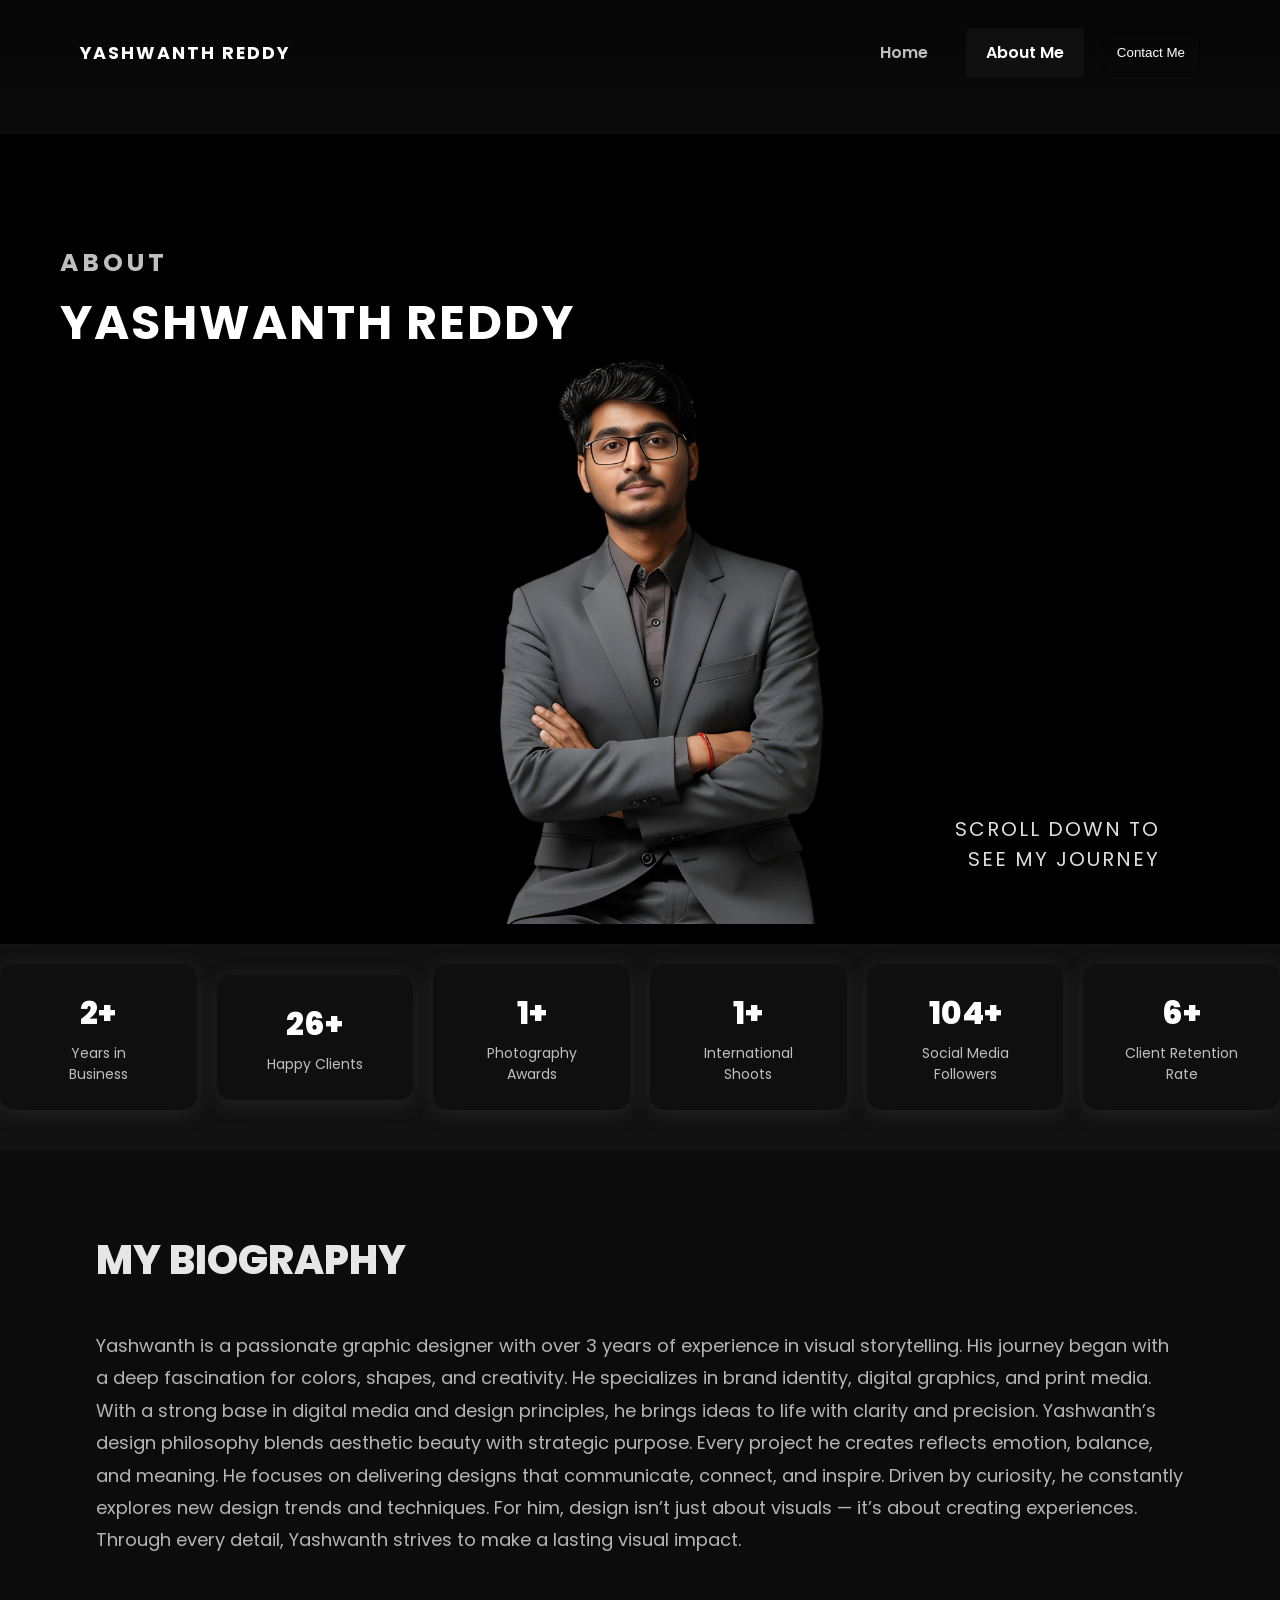
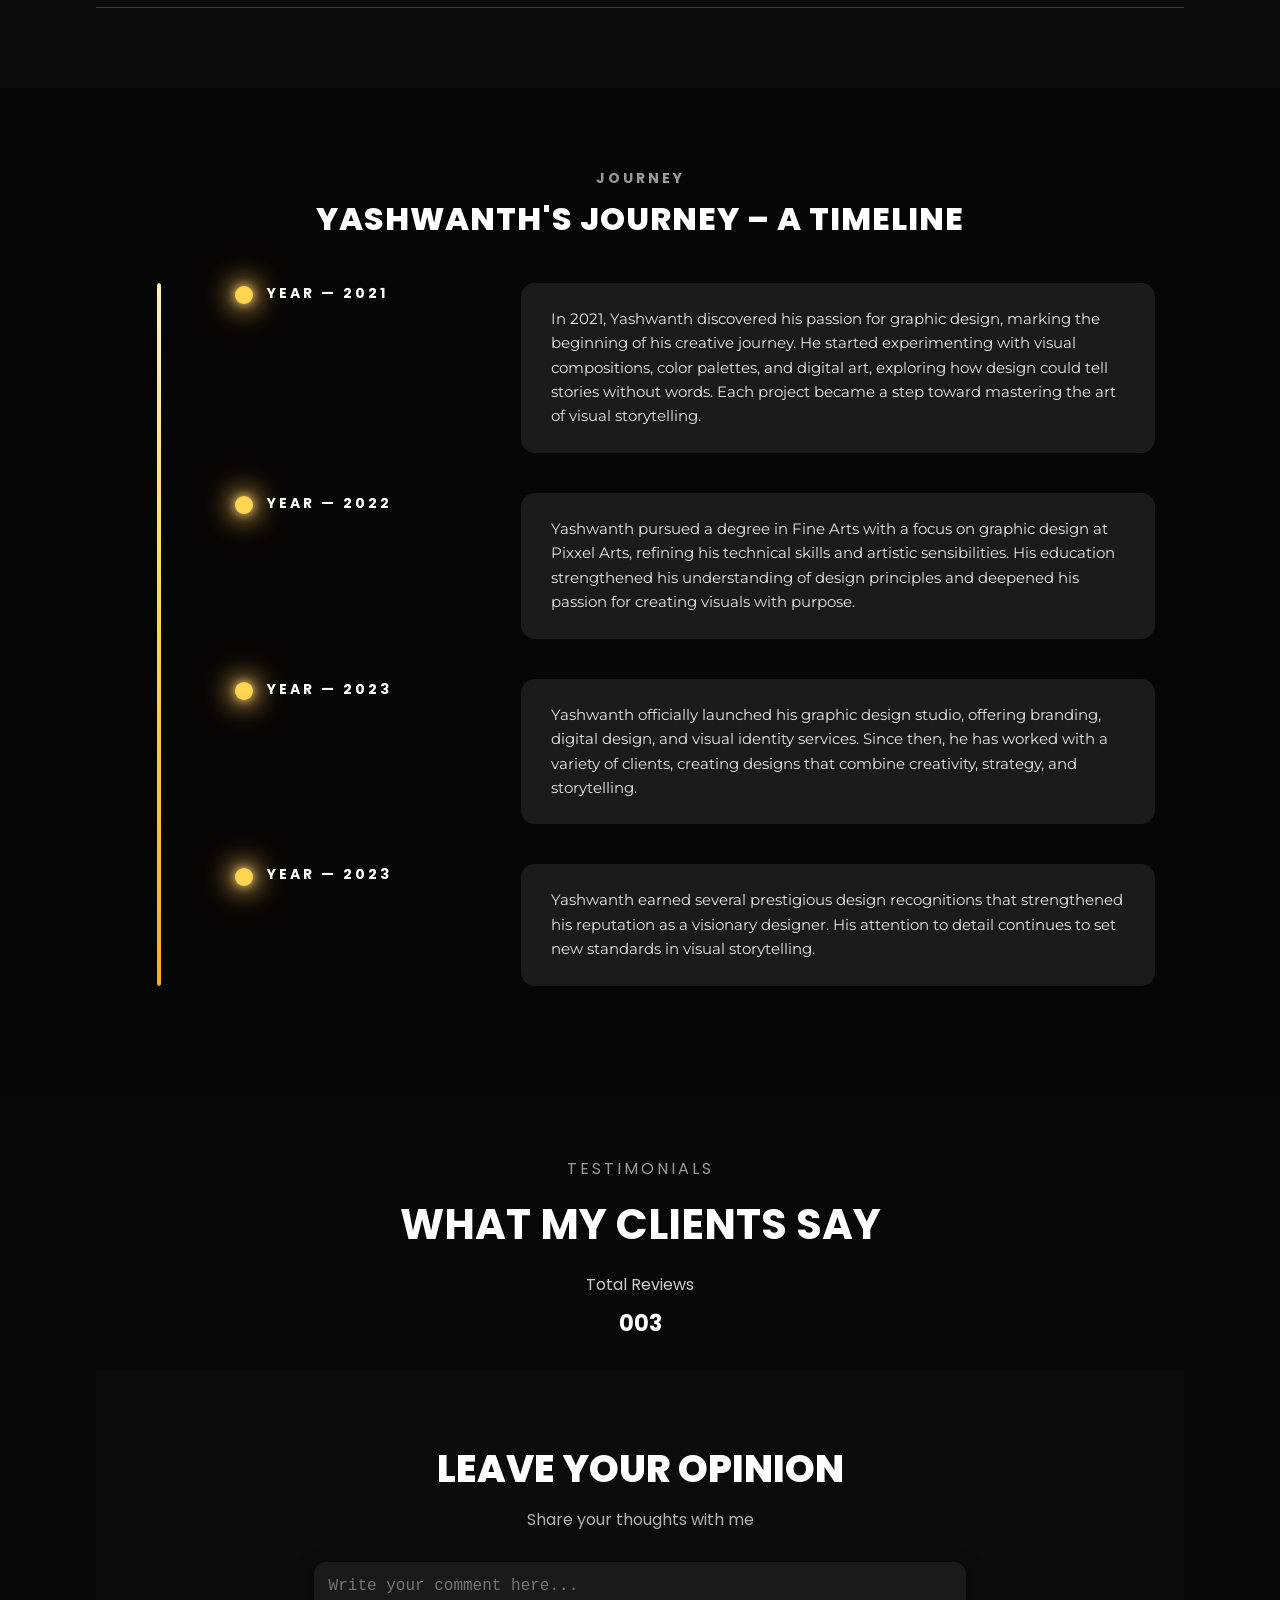
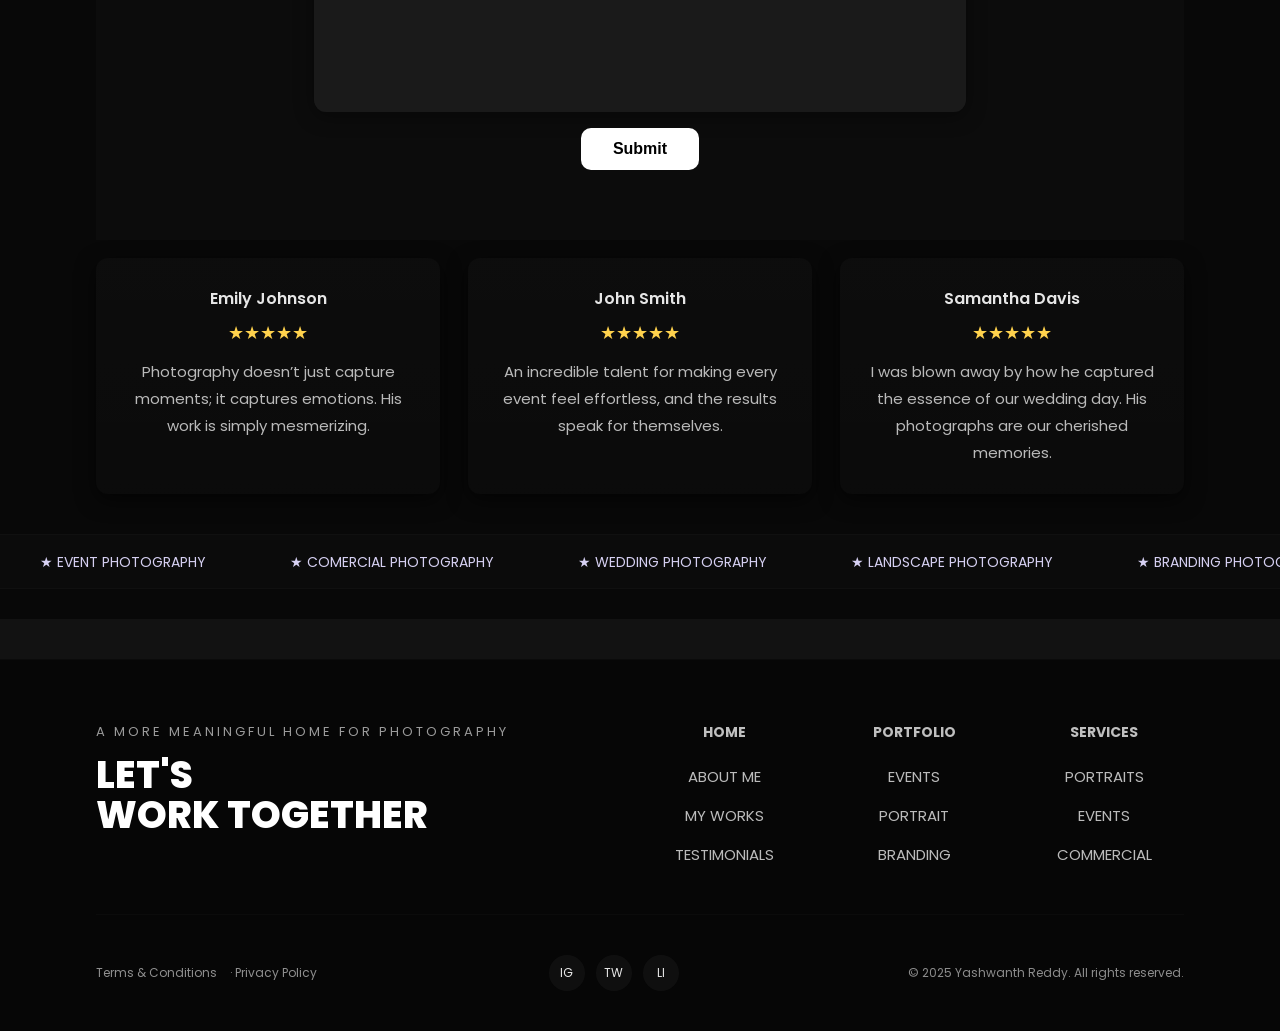
==== about.html @ 65633c15 "Add files via upload" ====
<!DOCTYPE html>
<html lang="en">
<head>
    <meta charset="UTF-8" />
    <meta name="viewport" content="width=device-width, initial-scale=1.0" />
    <title>About | Yashwanth Reddy</title>

    <!-- Global + page CSS -->
    <link rel="stylesheet" href="style.css">
    <link rel="stylesheet" href="about.css">

    <!-- EXTRA TIMELINE STYLES (override old simple one) -->
    <style>
      /* --- Neon Golden Timeline --- */
      .timeline-section {
        padding: 80px 80px 110px;
        background:#070606;
        color:#f5f5f5;
      }
      .timeline-label {
        font-size: 14px;
        letter-spacing: 3px;
        text-transform: uppercase;
        color: rgba(255,255,255,0.6);
        margin-bottom: 6px;
      }
      .timeline-title {
        font-size: 32px;
        font-weight: 800;
        letter-spacing: 1px;
        margin-bottom: 40px;
      }

      .timeline-wrapper {
        position: relative;
        max-width: 1080px;
        margin: 0 auto;
        padding-left: 80px;
      }

      /* vertical line */
      .timeline-line {
        position: absolute;
        left: 32px;
        top: 0;
        bottom: 0;
        width: 4px;
        background: rgba(255, 210, 60, 0.08);
        border-radius: 999px;
        overflow: hidden;
      }
      .timeline-line-fill {
        position: absolute;
        left: 0;
        top: 0;
        width: 100%;
        height: 0;
        background: linear-gradient(180deg,#fff1b0,#ffd54a,#ffac1c);
        box-shadow: 0 0 18px rgba(255,210,80,0.9);
        border-radius: inherit;
        transition: height 1.5s ease-out;
      }

      .timeline-items {
        display: flex;
        flex-direction: column;
        gap: 40px;
      }

      .timeline-item {
        display: flex;
        align-items: flex-start;
        gap: 26px;
        opacity: 0;
        transform: translateY(18px);
        transition: opacity 0.6s ease, transform 0.6s ease;
      }

      /* solid neon dot */
      .timeline-dot {
        width: 18px;
        height: 18px;
        border-radius: 50%;
        background: #2b230c;
        box-shadow: 0 0 0 rgba(255,210,80,0);
        position: relative;
        flex-shrink: 0;
      }
      .timeline-dot::after {
        content: "";
        position: absolute;
        inset: -10px;
        border-radius: inherit;
        background: radial-gradient(circle,rgba(255,215,120,0.9) 0,rgba(255,215,120,0) 60%);
        opacity: 0;
        transition: opacity 0.55s ease;
        pointer-events: none;
      }

      .timeline-content {
        max-width: 800px;
        opacity: 0;
        transform: translateY(10px);
        transition: opacity 0.6s ease, transform 0.6s ease;
      }

      .timeline-year {
        font-size: 14px;
        letter-spacing: 3px;
        text-transform: uppercase;
        color: rgba(255,255,255,0.6);
        margin-bottom: 4px;
      }

      .timeline-text {
        font-size: 15px;
        line-height: 1.8;
        color: rgba(255,255,255,0.8);
      }

      /* when active (after scroll) */
      .timeline-item.active {
        opacity: 1;
        transform: translateY(0);
      }
      .timeline-item.active .timeline-dot {
        background: #ffd54a;
        box-shadow:
          0 0 10px rgba(255,220,130,0.95),
          0 0 24px rgba(255,190,80,0.85),
          0 0 40px rgba(255,170,40,0.75);
      }
      .timeline-item.active .timeline-dot::after {
        opacity: 1;
      }
      .timeline-item.active .timeline-content {
        opacity: 1;
        transform: translateY(0);
      }

      /* small screens */
      @media (max-width: 900px) {
        .timeline-section {
          padding: 60px 24px 80px;
        }
        .timeline-wrapper {
          padding-left: 60px;
        }
        .timeline-line {
          left: 22px;
        }
      }
    </style>
</head>

<body>

<!-- NAVBAR -->
<header class="site-header">
    <div class="header-inner">
        <div class="logo">YASHWANTH REDDY</div>
        <nav class="main-nav">
            <a class="nav-item" href="index.html">Home</a>
            <a class="nav-item active" href="about.html">About Me</a>
            <button class="contact-btn" onclick="location.href='index.html#introduction'">Contact Me</button>
        </nav>
    </div>
</header>

<!-- HERO -->
<section class="about-hero">
    <div class="about-left">
        <h3 class="about-title-label">ABOUT</h3>
        <h2 class="about-title">YASHWANTH REDDY</h2>        
    </div>
    <img src="new about.png" alt="Portrait" class="about-hero-img">
    <div class="about-scroll">SCROLL DOWN TO<br>SEE MY JOURNEY</div>
</section>

<!-- STATS -->
<div class="stats-row">
    <div class="stats-box stat-box-animated">
        <div class="stat-number" data-target="3">03+</div>
        <div class="stat-label">Years in Business</div>
    </div>
    <div class="stats-box stat-box-animated">
        <div class="stat-number" data-target="45">45+</div>
        <div class="stat-label">Happy Clients</div>
    </div>
    <div class="stats-box stat-box-animated">
        <div class="stat-number" data-target="4">04+</div>
        <div class="stat-label">Photography Awards</div>
    </div>
    <div class="stats-box stat-box-animated">
        <div class="stat-number" data-target="5">05+</div>
        <div class="stat-label">International Shoots</div>
    </div>
    <div class="stats-box stat-box-animated">
        <div class="stat-number" data-target="500">500+</div>
        <div class="stat-label">Social Media Followers</div>
    </div>
    <div class="stats-box stat-box-animated">
        <div class="stat-number" data-target="85">85%</div>
        <div class="stat-label">Client Retention Rate</div>
    </div>
</div>

<!-- BIO -->
<section class="bio-section">
    <h2 class="bio-title">MY BIOGRAPHY</h2>
    <p class="bio-text">
        Yashwanth is a passionate graphic designer with over 3 years of experience in visual storytelling.
        His journey began with a deep fascination for colors, shapes, and creativity.
        He specializes in brand identity, digital graphics, and print media.
        With a strong base in digital media and design principles, he brings ideas to life with clarity and precision.
        Yashwanth’s design philosophy blends aesthetic beauty with strategic purpose.
        Every project he creates reflects emotion, balance, and meaning.
        He focuses on delivering designs that communicate, connect, and inspire.
        Driven by curiosity, he constantly explores new design trends and techniques.
        For him, design isn’t just about visuals — it’s about creating experiences.
        Through every detail, Yashwanth strives to make a lasting visual impact.
    </p>
    <div class="bio-divider"></div>
</section>

<!-- ⭐ FIXED — GOLDEN NEON TIMELINE -->
<section class="timeline-section">
  <h3 class="timeline-label">JOURNEY</h3>
  <h2 class="timeline-title">YASHWANTH'S JOURNEY – A TIMELINE</h2>

  <div class="timeline-wrapper">
    <div class="timeline-line"><div class="timeline-line-fill"></div></div>

    <div class="timeline-items">

      <div class="timeline-item">
        <div class="left-info">
          <span class="timeline-dot"></span>
          <span class="timeline-year">YEAR — 2021</span>
        </div>
        <div class="timeline-box">
          In 2021, Yashwanth discovered his passion for graphic design, marking the beginning of his creative journey.
          He started experimenting with visual compositions, color palettes, and digital art, exploring how design
          could tell stories without words. Each project became a step toward mastering the art of visual storytelling.
        </div>
      </div>

      <div class="timeline-item">
        <div class="left-info">
          <span class="timeline-dot"></span>
          <span class="timeline-year">YEAR — 2022</span>
        </div>
        <div class="timeline-box">
          Yashwanth pursued a degree in Fine Arts with a focus on graphic design at Pixxel Arts, refining his technical
          skills and artistic sensibilities. His education strengthened his understanding of design principles and
          deepened his passion for creating visuals with purpose.
        </div>
      </div>

      <div class="timeline-item">
        <div class="left-info">
          <span class="timeline-dot"></span>
          <span class="timeline-year">YEAR — 2023</span>
        </div>
        <div class="timeline-box">
          Yashwanth officially launched his graphic design studio, offering branding, digital design, and visual identity
          services. Since then, he has worked with a variety of clients, creating designs that combine creativity,
          strategy, and storytelling.
        </div>
      </div>

      <div class="timeline-item">
        <div class="left-info">
          <span class="timeline-dot"></span>
          <span class="timeline-year">YEAR — 2023</span>
        </div>
        <div class="timeline-box">
          Yashwanth earned several prestigious design recognitions that strengthened his reputation as a visionary
          designer. His attention to detail continues to set new standards in visual storytelling.
        </div>
      </div>

    </div>
  </div>
</section>

<!-- TESTIMONIALS -->
<section class="testimonials-section">
  <div class="container">
    <div class="test-head center">
      <p class="small-label">TESTIMONIALS</p>
      <h2 class="main-title">WHAT MY CLIENTS SAY</h2>
      <div class="reviews-count">
        <p>Total Reviews</p>
        <span id="total-reviews">003</span>
      </div>      
    </div>

    <!-- COMMENT BOX -->
    <section class="comment-section">
      <h2 class="comment-title">LEAVE YOUR OPINION</h2>
      <p class="comment-subtext">Share your thoughts with me</p>

      <form id="commentForm" class="comment-form">
        <textarea id="commentInput" placeholder="Write your comment here..."></textarea>
        <button type="submit" class="comment-submit">Submit</button>
        <p id="successMessage" class="success-message"></p>
      </form>
    </section>

    <div class="test-cards">
      <article class="test-card">
        <h4>Emily Johnson</h4>
        <div class="stars">★★★★★</div>
        <p>Photography doesn’t just capture moments; it captures emotions. His work is simply mesmerizing.</p>
      </article>
      <article class="test-card">
        <h4>John Smith</h4>
        <div class="stars">★★★★★</div>
        <p>An incredible talent for making every event feel effortless, and the results speak for themselves.</p>
      </article>
      <article class="test-card">
        <h4>Samantha Davis</h4>
        <div class="stars">★★★★★</div>
        <p>I was blown away by how he captured the essence of our wedding day. His photographs are our cherished memories.</p>
      </article>
    </div>
  </div>

  <!-- services ticker -->
  <div class="services-ticker">
    <div class="ticker-track">
      <span>★ EVENT PHOTOGRAPHY</span>
      <span>★ COMERCIAL PHOTOGRAPHY</span>
      <span>★ WEDDING PHOTOGRAPHY</span>
      <span>★ LANDSCAPE PHOTOGRAPHY</span>
      <span>★ BRANDING PHOTOGRAPHY</span>
      <span>★ PORTRAIT PHOTOGRAPHY</span>
    </div>
  </div>
</section>

<!-- FOOTER -->
<footer class="site-footer">
  <div class="footer-top">
    <div class="footer-left">
      <p class="eyebrow">A MORE MEANINGFUL HOME FOR PHOTOGRAPHY</p>
      <h3 class="footer-cta">LET'S<br>WORK TOGETHER</h3>
    </div>

    <div class="footer-navs">
      <div class="col">
        <h5>HOME</h5>
        <ul>
          <li><a href="about.html">ABOUT ME</a></li>
          <li><a href="#">MY WORKS</a></li>
          <li><a href="#">TESTIMONIALS</a></li>
        </ul>
      </div>
      <div class="col">
        <h5>PORTFOLIO</h5>
        <ul>
          <li><a href="#">EVENTS</a></li>
          <li><a href="#">PORTRAIT</a></li>
          <li><a href="#">BRANDING</a></li>
        </ul>
      </div>
      <div class="col">
        <h5>SERVICES</h5>
        <ul>
          <li><a href="#">PORTRAITS</a></li>
          <li><a href="#">EVENTS</a></li>
          <li><a href="#">COMMERCIAL</a></li>
        </ul>
      </div>
    </div>
  </div>

  <div class="footer-bottom">
    <div class="legal">
      <a href="#">Terms & Conditions</a> · <a href="#">Privacy Policy</a>
    </div>
    <div class="social">
      <a href="#" class="soc">IG</a>
      <a href="#" class="soc">TW</a>
      <a href="#" class="soc">LI</a>
    </div>
    <div class="copyright">© 2025 Yashwanth Reddy. All rights reserved.</div>
  </div>
</footer>

<!-- STATS COUNTER JS (unchanged from your version) -->
<script>
document.addEventListener("DOMContentLoaded", () => {
    const boxes = document.querySelectorAll(".stat-box-animated");
    const counters = document.querySelectorAll(".stat-number");
    let started = false;

    function animateCounter(counter, delay) {
        let target = +counter.getAttribute("data-target");
        let duration = 1800;
        let startTime = null;

        function easeOutQuad(t) {
            return t * (2 - t);
        }

        function update(timestamp) {
            if (!startTime) startTime = timestamp;
            let progress = Math.min((timestamp - startTime) / duration, 1);
            let eased = easeOutQuad(progress);
            let value = Math.floor(eased * target);
            counter.innerText = value + "+";
            if (progress < 1) requestAnimationFrame(update);
            else counter.innerText = target + "+";
        }
        setTimeout(() => requestAnimationFrame(update), delay);
    }

    function startAnimation() {
        boxes.forEach((box, index) => {
            setTimeout(() => box.classList.add("visible"), index * 150);
        });
        counters.forEach((counter, index) => {
            animateCounter(counter, index * 150);
        });
    }

    function checkScroll() {
        const row = document.querySelector(".stats-row");
        const position = row.getBoundingClientRect().top;
        const screenHeight = window.innerHeight;
        if (!started && position < screenHeight - 150) {
            started = true;
            startAnimation();
        }
    }
    window.addEventListener("scroll", checkScroll);
});
</script>

<!-- TIMELINE ANIMATION JS (golden path fill + dots + text) -->
<script>
document.addEventListener("DOMContentLoaded", () => {
  const wrapper = document.querySelector(".timeline-wrapper");
  if (!wrapper) return;

  const lineFill = wrapper.querySelector(".timeline-line-fill");
  const items = Array.from(wrapper.querySelectorAll(".timeline-item"));
  let triggered = false;

  const observer = new IntersectionObserver((entries) => {
    entries.forEach(entry => {
      if (entry.isIntersecting && !triggered) {
        triggered = true;

        // fill line
        lineFill.style.height = "100%";

        // activate dots + text one by one
        items.forEach((item, index) => {
          setTimeout(() => item.classList.add("active"), 200 + index * 250);
        });

        observer.unobserve(wrapper);
      }
    });
  }, { threshold: 0.35 });

  observer.observe(wrapper);
});
</script>

<!-- TESTIMONIALS + COMMENT JS -->
<script>
document.addEventListener("DOMContentLoaded", () => {
    // ticker duplicate
    const track = document.querySelector('.ticker-track');
    if (track) track.innerHTML += track.innerHTML;

    // set starting total reviews from cards
    const totalEl = document.getElementById('total-reviews');
    const totalCards = document.querySelectorAll('.test-card').length;
    if (totalEl) totalEl.innerText = String(totalCards).padStart(3,'0');

    // comment + counter
    const input = document.getElementById("commentInput");
    const success = document.getElementById("successMessage");
    const form = document.getElementById("commentForm");

    form.addEventListener("submit", function(e) {
        e.preventDefault();
        const text = input.value.trim();

        if (text === "") {
            input.style.boxShadow = "0 0 10px rgba(255, 60, 60, 0.9)";
            setTimeout(() => input.style.boxShadow = "none", 800);
            return;
        }

        let current = parseInt(totalEl.innerText);
        totalEl.innerText = String(current + 1).padStart(3, "0");

        input.value = "";
        success.textContent = "THANK YOU FOR YOUR OPINION!";
        success.style.display = "block";
        setTimeout(() => success.style.display = "none", 2500);
    });
});
</script>
<script>
  // 🟡 Mouse ripple glow already handled by CSS (hover logic)
  // 🔥 Parallax Tilt for timeline boxes
  document.querySelectorAll(".timeline-box").forEach(box => {
    box.addEventListener("mousemove", e => {
      const rect = box.getBoundingClientRect();
      const x = e.clientX - rect.left;
      const y = e.clientY - rect.top;
  
      const centerX = rect.width / 2;
      const centerY = rect.height / 2;
  
      const tiltX = ((x - centerX) / 22).toFixed(2);
      const tiltY = ((centerY - y) / 22).toFixed(2);
  
      box.style.setProperty("--tilt-x", tiltX + "deg");
      box.style.setProperty("--tilt-y", tiltY + "deg");
      box.classList.add("tilt");
    });
  
    box.addEventListener("mouseleave", () => {
      box.classList.remove("tilt");
      box.style.setProperty("--tilt-x", "0deg");
      box.style.setProperty("--tilt-y", "0deg");
    });
  });
  </script>
 
 <script>
  const timelineSection = document.querySelector(".timeline-section");
  const lineFill = document.querySelector(".timeline-line-fill");
  const items = document.querySelectorAll(".timeline-item");
  
  function updateTimeline() {
    const rect = timelineSection.getBoundingClientRect();
    const screen = window.innerHeight;
  
    if (rect.bottom < 0 || rect.top > screen) return;
    const percentage = (screen - rect.top) / (rect.height + screen * 0.2);
    lineFill.style.height = Math.min(Math.max(percentage * 100, 0), 100) + "%";
  
    items.forEach((item) => {
      const box = item.getBoundingClientRect();
      if (box.top < screen - 200) item.classList.add("active");
    });
  }
  
  window.addEventListener("scroll", updateTimeline);
  window.addEventListener("resize", updateTimeline);
  updateTimeline();
  </script>
                 
</body>
</html>
---- style.css ----
/* Google Font for timeline text */
@import url('https://fonts.googleapis.com/css2?family=Montserrat:wght@300;400;500;600;700&display=swap');

/* Reset */
*{box-sizing:border-box;margin:0;padding:0}
body{font-family: 'Helvetica Neue', Arial, sans-serif;}

/* Background and main */
body.dark{background:#070606;color:#eaeaea}

/* Header */
.site-header{background:linear-gradient(180deg,#070606,#0a0a0a); border-bottom:1px solid rgba(255,255,255,0.03); padding-bottom:28px}
.header-inner{display:flex;align-items:center;justify-content:space-between;padding:28px 80px}
.logo{font-weight:800;letter-spacing:2px;color:#fff;font-size:20px}
.main-nav{display:flex;align-items:center;gap:18px}
.nav-item{color:#bfbfbf;text-decoration:none;padding:12px 20px;border-radius:4px; font-weight:600}
.nav-item.active{background:rgba(255,255,255,0.03); color:#fff}
.contact-btn{background:transparent;border:1px solid rgba(255,255,255,0.06); color:#fff;padding:10px 16px;border-radius:10px;cursor:pointer}

/* Hero row */
.hero-row{display:flex;align-items:center;justify-content:space-between;padding:60px 80px 40px 80px}
.hero-left{max-width:62%}
.hero-pre{color:rgba(255,255,255,0.28);font-size:14px;letter-spacing:1px;margin-bottom:10px}
.hero-name{font-size:96px;letter-spacing:6px;color:rgba(255,255,255,0.96);margin:0;font-weight:900}

/* Right CTA */
.hero-right{max-width:30%;text-align:right}
.cta-large{font-size:46px;line-height:1.05;font-weight:800;color:#fff}

/* Service bar with violet stars: moved right 40px */
.service-bar{background:#0b0b0b;border-top:1px solid rgba(255,255,255,0.02);border-bottom:1px solid rgba(255,255,255,0.02)}
.service-inner{display:flex;gap:28px;align-items:center;padding:14px 40px;color:#d9d0f2;overflow-x:auto;margin-left:40px}
.service-item{display:flex;align-items:center;gap:10px;font-size:14px;font-weight:700;opacity:0.98}
.star{color:#bfa6f2;font-size:18px;}

/* Main content area (light gray panel) */
.content{background:hsl(0, 0%, 100%);padding:36px 0 80px}

/* Section title */
.section-title{font-family: 'Times New Roman', serif;font-size:28px;color:#1b1b1b;margin:12px 80px 24px}

/* Skills and portrait layout */
.skills-and-image{display:flex;gap:36px;align-items:flex-start;max-width:1320px;margin:0 auto;padding:0 80px}
.skills-grid{width:55%;display:grid;grid-template-columns:repeat(4,1fr);column-gap:30px; row-gap:20px; gap:20px;position:relative;z-index:3}
.skill{display:flex;flex-direction:column;align-items:center;text-align:center}
.dot{width:104px;height:104px;border-radius:999px;display:flex;align-items:center;justify-content:center;font-weight:700;font-size:20px;box-shadow:0 10px 30px rgba(0,0,0,0.12)}
.label{margin-top:12px;font-size:14px;color:#222;line-height:1.1}

/* circle colours matching the sample (more saturated) */
.dot-ps{background:#9ceff6;color:#052a31}
.dot-ae{background:#bfb0ff;color:#24123c}
.dot-pr{background:#4c0b4d;color:#ffffff}
.dot-ai{background:#ffb34a;color:#2a1400}
.dot-lr{background:#48a7ff;color:#042a3a}
.dot-id{background:#ff9fb0;color:#400a1d}
.dot-fig{background:#bff3df;color:#054033}
.dot-pp{background:#ffd6c7;color:#3b1712}
.dot-sk{background:#ffd7c1;color:#3b1712}
.dot-ro{background:#d5c8ff;color:#2b1f3a}
.dot-cd{background:#b8ffda;color:#052915}
.dot-ai2{background:linear-gradient(180deg,#333,#111);color:#fff}

/* right image area - adjusted so portrait doesn't overlap circles and is slightly left/up */
.right-image-wrap{width:45%;display:flex;flex-direction:column;align-items:flex-end;position:relative;margin-top:-30px}
.portrait-box{width:480px;height:480px;border-radius:46px;overflow:hidden;background:#e6e6e6;position:relative;display:flex;align-items:center;justify-content:center;transform:translateX(30px) translateY(-650px);z-index:1}
.texture{position:absolute;inset:0;background-image:radial-gradient(#cfcfcf 1px, transparent 1px);background-size:6px 6px;opacity:0.5}
.portrait{position:relative;height:95%;object-fit:cover;filter:grayscale(100%);transition:transform .45s ease, filter .35s ease;transform:scale(1) translateY(20px)}

/* hover effect to reveal color */
.portrait-box:hover .portrait{filter:grayscale(0%);transform:scale(1.02)}

/* Footer */
.site-footer{padding:26px 40px;background:#070606;color:#9a9a9a;text-align:center;border-top:1px solid rgba(255,255,255,0.03);margin-top:40px}

/* nav hover */
.nav-item:hover{color:#fff}

/* small responsive tweaks */
@media (max-width:1100px){
  .hero-name{font-size:64px}
  .portrait-box{width:480px;height:480px}
  .dot{width:86px;height:86px}
  .skills-grid{grid-template-columns:repeat(3,1fr)}
}

.icon { width: 64px; height: 64px; display:flex; align-items:center; justify-content:center; }
.icon svg { width:44px; height:44px; }
.svgp { padding:6px; }

/* ADDED: About extended section (v5.1 fix 17) */
.about-extended{background:#070606;color:#e9e9e9;padding:80px 0 120px}
.about-inner{max-width:1320px;margin:0 auto;padding:0 80px;display:grid;grid-template-columns:540px 1fr;gap:60px;align-items:start}
.about-photo-wrap{position:relative;width:100%;border-radius:8px;overflow:hidden;background:#111;padding:16px}
.about-photo{width:100%;height:auto;display:block;object-fit:cover;filter:grayscale(100%);opacity:0.98}
.about-deco{position:absolute;border-radius:50%;border:22px solid #070606;pointer-events:none}
.about-deco.top-left{width:160px;height:160px;top:-40px;left:-40px;border-color:transparent #070606 #070606 transparent}
.about-deco.bottom-right{width:180px;height:180px;right:-40px;bottom:-40px;border-color:#070606 transparent transparent #070606}

.kicker{color:rgba(255,255,255,0.28);font-size:14px;margin-bottom:10px}
.about-title{font-size:56px;margin:0 0 26px 0;letter-spacing:2px}
.about-block{margin-bottom:28px;border-top:1px solid rgba(255,255,255,0.03);padding-top:24px}
.block-title{font-size:22px;margin:0 0 12px 0;color:#e6e6e6;display:flex;align-items:center;gap:12px}
.star-deco{color:#bfa6f2;font-size:20px;margin-right:6px}

.about-text{color:rgba(255,255,255,0.72);line-height:1.7;max-width:680px}

.contact-grid{display:flex;gap:40px;margin-top:12px;margin-bottom:18px}
.contact-label{color:rgba(255,255,255,0.48);font-size:14px}
.contact-value{color:rgba(255,255,255,0.86);font-size:15px;margin-top:6px}

.social-row{display:flex;gap:12px;margin-top:18px}
.social-btn{display:inline-flex;align-items:center;justify-content:center;width:44px;height:44px;border-radius:50%;background:rgba(255,255,255,0.03);color:#fff;text-decoration:none;box-shadow:0 6px 18px rgba(0,0,0,0.4)}

.cta-row{display:flex;gap:18px;margin-top:24px}
.btn-primary{background:linear-gradient(180deg,#2b2b2b,#141414);color:#fff;padding:14px 28px;border-radius:10px;border:1px solid rgba(255,255,255,0.04);cursor:pointer}
.btn-outline{background:transparent;border:1px solid rgba(255,255,255,0.06);color:#fff;padding:14px 28px;border-radius:10px;cursor:pointer}

/* Responsive */
@media(max-width:1000px){
  .about-inner{grid-template-columns:1fr; padding:0 40px}
  .about-photo-wrap{margin-bottom:28px}
  .about-title{font-size:40px}
}

/* v5.1 fix 19 updates */
.about-title.on-photo {
  text-align:center;
  font-size:85%;
  font-weight:600;
  margin-bottom:18px;
  color:#f3f3f3;
}

/* Center the category/service box */
.service-bar, .service-nav, .skills-nav, .category-nav {
  display:flex;
  justify-content:center;
  align-items:center;
}

/* v5.1 fix 20 updates */
.about-header {
  text-align:left;
  margin-bottom:16px;
  margin-left:8px;
}
.about-header .kicker {
  color:rgba(255,255,255,0.4);
  font-size:14px;
  margin-bottom:6px;
  letter-spacing:1px;
}
.about-title.on-photo {
  text-align:left;
  font-size:100%;
  font-weight:600;
  margin-bottom:10px;
  color:#f5f5f5;
}

/* v5.1 fix 21 updates */
.about-title.on-photo {
  text-align:left;
  font-size:1.4em;
  font-weight:700;
  margin-bottom:14px;
  color:#ffffff;
}

/* Make both buttons same style (outline) */
.btn-primary, .btn-outline {
  background:transparent;
  border:1px solid rgba(255,255,255,0.6);
  color:#fff;
  padding:14px 28px;
  border-radius:10px;
  cursor:pointer;
  font-weight:500;
  transition:all 0.3s ease;
}

/* White hover animation for both buttons */
.btn-primary:hover, .btn-outline:hover {
  background:#fff;
  color:#000;
  transform:translateY(-2px);
  box-shadow:0 6px 20px rgba(255,255,255,0.2);
}

/* v5.1 fix23 - JS Parallax Edition */
[data-depth] {
  transform-style: preserve-3d;
  backface-visibility: hidden;
  transition: transform 0.2s ease-out, opacity 0.6s ease;
}

/* Testimonials Section */
.testimonials-section {
  background: #1e1e1e;
  color: #f0f0f0;
  padding: 100px 0;
  text-align: center;
}
.testimonials-inner { max-width: 1200px; margin: 0 auto; padding: 0 40px; }
.testimonials-kicker { font-size: 14px; color: #999; margin-bottom: 10px; }
.testimonials-sub { color: #ccc; margin-bottom: 20px; }
.testimonials-grid {
  display: grid;
  grid-template-columns: repeat(auto-fit, minmax(300px, 1fr));
  gap: 25px;
}
.testimonials-grid .card {
  background: rgba(255,255,255,0.05);
  border-radius: 12px;
  padding: 25px;
  box-shadow: 0 12px 30px rgba(0,0,0,0.4);
  transition: transform 0.3s ease, box-shadow 0.3s ease;
}
.testimonials-grid .card:hover {
  transform: translateY(-5px);
  box-shadow: 0 15px 40px rgba(0,0,0,0.6);
}
.card-name { font-weight: 700; margin-bottom: 8px; }
.card-stars { color: #ffd166; margin-bottom: 10px; }
.card-text { color: rgba(255,255,255,0.85); line-height: 1.6; }

/* Footer */
.site-footer {
  text-align: center;
  background: #0a0a0a;
  color: #aaa;
  padding: 40px 20px;
  font-size: 15px;
  line-height: 1.8;
}

/* Responsive */
@media (max-width: 900px) {
  .testimonials-inner { padding: 0 20px; }
  .services-inner { grid-template-columns: 1fr; padding: 0 20px; }
  .about-inner { grid-template-columns: 1fr; padding: 0 20px; }
}

/* v5.1 fix25 - fade scroll and nav/button/footer tweaks */
.fade-section { opacity: 0; transform: translateY(15px); transition: opacity 0.8s ease, transform 0.8s ease; }
.fade-section.in-view { opacity: 1 !important; transform: translateY(0) !important; }
.fade-section { will-change: opacity, transform; }

/* Contact button white-hover invert */
.main-nav .contact-btn {
  transition: background 0.28s ease, color 0.28s ease, transform 0.18s ease, box-shadow 0.18s ease;
  border-radius: 10px;
}
.main-nav .contact-btn:hover {
  background: #ffffff;
  color: #000000;
  transform: translateY(-2px);
  box-shadow: 0 8px 20px rgba(0,0,0,0.25);
}

/* Slightly darker footer background for separation */
.site-footer { background: #060606 !important; padding: 36px 20px; color: #bfbfbf; border-top:1px solid rgba(255,255,255,0.03); text-align:center; }

/* Small responsive tweak */
@media (max-width: 900px) {
  .fade-section { transform: translateY(12px); }
}

/* Leave a Comment styles (v5.1 fix27) */
.leave-comment-wrap { background:#2a2a2a; padding:22px; border-radius:12px; margin-top:22px; box-shadow: 0 10px 30px rgba(0,0,0,0.45); max-width:900px; margin-left:auto; margin-right:auto; }
.leave-comment-title{ color:#fff; font-size:20px; margin:0 0 12px 0; text-align:center; font-weight:700; }
.comment-form { display:flex; flex-direction:column; gap:12px; }
.comment-input, .comment-textarea { background: rgba(255,255,255,0.02); border:1px solid rgba(255,255,255,0.06); color:#fff; padding:12px 14px; border-radius:8px; font-size:14px; width:100%; box-sizing:border-box; }
.comment-input:focus, .comment-textarea:focus { outline:none; border-color: rgba(255,255,255,0.16); box-shadow:0 8px 20px rgba(0,0,0,0.6); }
.btn-send { background:transparent; border:1px solid rgba(255,255,255,0.6); color:#fff; padding:10px 20px; border-radius:10px; cursor:pointer; transition: all 0.25s ease; }
.btn-send:hover { background:#fff; color:#000; transform:translateY(-2px); box-shadow:0 8px 20px rgba(0,0,0,0.25); }
.comment-thanks { color:#dfe8ff; font-size:14px; margin-left:6px; opacity:0; transition: opacity 0.35s ease; }
@media (max-width:900px){ .leave-comment-wrap { padding:18px; margin-top:18px; } .leave-comment-title{font-size:18px;} .comment-input,.comment-textarea{font-size:15px;} }

/* ===================== SERVICES SECTION ===================== */
.services-section { padding:120px 8%; background:#0f0f0f; color:#fff; }
.services-header h4 { color:#aaa; letter-spacing:2px; font-size:14px; margin-bottom:10px; }
.services-header h1 { font-size:48px; font-weight:700; margin-bottom:40px; }
.services-content { display:flex; gap:50px; justify-content:space-between; }
.services-text { width:55%; }
.service-title { font-size:32px; margin-bottom:15px; }
.service-description { color:#bcbcbc; line-height:1.6; margin-bottom:30px; }
.highlights-heading { color:#ddd; margin-bottom:10px; }
.service-list { display:flex; flex-direction:column; gap:15px; }
.service-item { background:#131313; border:1px solid #2a2a2a; padding:15px 20px; border-radius:12px; }
.service-item .icon { margin-right:10px; }
.services-image img { width:430px; border-radius:16px; object-fit:cover; }

@media(max-width:900px){
  .services-content{ flex-direction:column; }
  .services-image img{ width:100%; }
}

/* Fix header star alignment */
.service-bar .star { display:inline-block; width:14px; text-align:center; }

/* Hover: subtle lift + glow for services boxes */
.services-section .service-item {
  transition: transform .28s cubic-bezier(.2,.9,.3,1), box-shadow .28s ease, border-color .28s ease;
}
.services-section .service-item:hover {
  transform: translateY(-8px);
  box-shadow: 0 18px 40px rgba(0,0,0,0.45);
  border-color: rgba(255,255,255,0.08);
}

/* Header service bar: single-line headline */
.service-bar {
  background: transparent;
  border-top: none;
  border-bottom: none;
  padding: 10px 0;
}
.service-bar .service-inner {
  display: flex;
  gap: 28px;
  align-items: center;
  justify-content: flex-start;
  flex-wrap: nowrap;
  overflow: hidden;
}
.service-bar .service-item {
  display: inline-block;
  white-space: nowrap;
  padding: 0;
  margin: 0;
  border: none !important;
  background: transparent !important;
  box-shadow: none !important;
  font-weight: 600;
  letter-spacing: .2px;
}
.service-bar .star {
  margin-right: 8px;
  color: inherit;
}

/* ===== match screenshot comment style ===== */
.client-comment-box {
  width: 100%;
  text-align: center;
  margin: 40px auto 20px;
}
.comment-title {
  font-size: 20px;
  font-weight: 600;
  color: #e6e6e6;
  margin-bottom: 12px;
}
.comment-textarea {
  width: 70%;
  max-width: 900px;
  min-width: 320px;
  height: 120px;
  padding: 14px;
  border-radius: 6px;
  border: 1px solid #ddd;
  background: #ffffff;
  color: #333;
  font-size: 15px;
  resize: none;
  outline: none;
  box-shadow: 0 3px 10px rgba(0,0,0,0.12);
  display: block;
  margin: 0 auto 14px;
}
.comment-actions {
  width: 70%;
  max-width: 900px;
  min-width: 320px;
  margin: 0 auto;
  display: flex;
  align-items: center;
  justify-content: flex-start;
  gap: 16px;
}
.comment-submit-btn {
  padding: 7px 16px;
  border-radius: 6px;
  border: none;
  background: #007bff;
  color: #fff;
  font-weight: 600;
  cursor: pointer;
  box-shadow: 0 2px 6px rgba(0,0,0,0.15);
  transition: transform .12s ease, box-shadow .12s ease;
}
.comment-submit-btn:hover { transform: translateY(-1px); }
.total-reviews {
  margin-top: 10px;
  color: #ddd;
  font-size: 15px;
  text-align: center;
}
@media (max-width: 700px) {
  .comment-textarea, .comment-actions { width: 92%; }
  .comment-actions { justify-content: center; gap: 10px; flex-direction: column; align-items: stretch; }
  .comment-success { text-align: center; display:block; margin-top:8px; }
  .comment-submit-btn { align-self: center; }
}

/* ===== CLEAN BLACK SCROLLING TICKER ===== */
.services-ticker {
  width: 100%;
  overflow: hidden;
  background: #000;
  padding: 15px 0;
}
.services-track {
  display: flex;
  gap: 50px;
  white-space: nowrap;
  animation: scrollTicker 18s linear infinite;
}
.services-track span {
  color: #ffffff;
  font-size: 1.1rem;
  font-weight: 600;
  letter-spacing: 1px;
  text-transform: uppercase;
}
@keyframes scrollTicker {
  from { transform: translateX(0); }
  to { transform: translateX(-50%); }
}

/* Skills grid */
.skills-grid {
  display: grid;
  grid-template-columns: repeat(4, 1fr);
  gap: 40px;
  padding: 20px;
}
.skill { text-align: center; }
.skill-icon {
  width: 115px;
  height: 115px;
  border-radius: 50%;
  display: flex;
  align-items: center;
  justify-content: center;
  margin: 0 auto 12px;
  box-shadow: 0 4px 12px rgba(0,0,0,0.15);
  transition: 0.3s ease;
  overflow: hidden;
}
.skill-icon img {
  width: 52%;
  height: 52%;
  object-fit: contain;
  transition: 0.3s ease;
}

/* EXACT SAME COLORS AS YOUR FIGMA CIRCLES */
.ps { background: #9de9ff; }
.ae { background: #c1b7ff; }
.pr { background: #54145f; }
.ai { background: #ffa41b; }
.lr { background: #3ba3ff; }
.id { background: #ff758f; }
.fg { background: #b2f5df; }
.pp { background: #ffd7c1; }
.sk { background: #ffd4a9; }
.ro { background: #cec6ff; }
.cd { background: #a1fda3; }
.ais { background: radial-gradient(circle, #555, #111); color: white; }

/* Skills Grid Styles override */
.skills-grid {display:grid;grid-template-columns:repeat(4,1fr);gap:40px;padding:20px;}
.skill{text-align:center;}
.skill-icon{width:130px;height:130px;border-radius:50%;display:flex;align-items:center;justify-content:center;margin:0 auto 12px;box-shadow:0 4px 12px rgba(0,0,0,0.15);transition:0.3s;overflow:hidden;position:relative;}
.skill-icon img{width:60%;height:60%;object-fit:contain;transition:0.3s;}
.skill-icon:hover{transform:translateY(-5px) scale(1.05);box-shadow:0 8px 20px rgba(0,0,0,0.25);}
.skill-icon:hover img{transform:scale(1.15);}
.ps{background:#9de9ff;}
.ae{background:#c1b7ff;}
.pr{background:#54145f;}
.ai{background:#ffa41b;}
.lr{background:#3ba3ff;}
.id{background:#ff758f;}
.fg{background:#b2f5df;}
.pp{background:#ffd7c1;}
.sk{background:#ffd4a9;}
.ro{background:#cec6ff;}
.cd{background:#a1fda3;}
.ais{background:radial-gradient(circle,#ffffff,#ffffff);}
.skill p {
  color: #000;
  font-weight: 600;
}
.skills-grid {
  margin-left: -40px;
}

/* Portrait Box Wrapper override */
.portrait-box {
  position: absolute;
  right: -650px;
  top: 10;
  width: 480px;
  height: 680px;
  background: #e5e5e5;
  border-radius: 35px;
  overflow: hidden;
  display: flex;
  align-items: center;
  justify-content: center;
}
.texture {
  position: absolute;
  inset: 0;
  background-image: url('texture-dot.png');
  opacity: 3.0;
  pointer-events: none;
}
.portrait {
  position: relative;
  width: 60%;
  height: 85;
  object-fit: cover;
  z-index: 2;
}

/* Footer Section (extra) */
.footer-section {
  background: #0b0b0b;
  padding: 80px 10%;
  color: #b5b5b5;
  text-align: center;
  border-top: 1px solid rgba(255,255,255,0.1);
}
.footer-subtitle {
  text-transform: uppercase;
  letter-spacing: 2px;
  font-size: 12px;
  color: #bfbfbf;
}
.footer-title {
  font-size: 42px;
  font-weight: 800;
  color: #ffffff;
  line-height: 1.1;
  margin: 20px 0 40px;
}
.footer-links-grid {
  display: flex;
  justify-content: center;
  gap: 80px;
  margin-bottom: 40px;
  flex-wrap: wrap;
}
.footer-col h4 {
  color: #fff;
  margin-bottom: 14px;
  font-size: 15px;
  letter-spacing: 1px;
}
.footer-col a {
  display: block;
  color: #bcbcbc;
  text-decoration: none;
  margin: 5px 0;
  font-size: 14px;
  transition: 0.2s ease;
}
.footer-col a:hover { color: #ffffff; }
.footer-social { margin: 20px 0; }
.footer-social .social-btn {
  display: inline-block;
  background: #1a1a1a;
  border-radius: 50%;
  width: 34px;
  height: 34px;
  line-height: 34px;
  margin: 0 8px;
  color: #d0d0d0;
  font-size: 13px;
  text-decoration: none;
  border: 1px solid #333;
}
.footer-bottom { margin-top: 40px; font-size: 12px; color: #8c8c8c; }

/* Testimonials alt section */
.testimonials-section {
  padding: 80px 20px;
  background: #0a0a0a;
  color: #fff;
  text-align: center;
}
.testimonials-heading {
  font-size: 2.5rem;
  font-weight: 800;
  margin-bottom: 40px;
  text-transform: uppercase;
  letter-spacing: 1px;
}
.testimonials-grid {
  display: flex;
  flex-wrap: wrap;
  gap: 30px;
  justify-content: center;
}
.card {
  background: #111;
  padding: 25px;
  border-radius: 14px;
  width: 320px;
  border: 1px solid #222;
}
.card-name { font-size: 1.2rem; font-weight: 700; }
.card-stars { color: #f5d742; margin: 8px 0; font-size: 1.2rem; }
.card-text { font-size: 0.95rem; line-height: 1.5; opacity: 0.9; }

/* CATEGORY TICKER */
.categories-ticker {
  background: #0a0a0a;
  color: #d7d7ff;
  padding: 12px 0;
  text-align: center;
  font-size: 0.9rem;
  letter-spacing: 0.5px;
  white-space: nowrap;
  overflow-x: auto;
}
.categories-ticker span { margin: 0 20px; }

/* FOOTER CORE */
.site-footer {
  background: #050505;
  color: #fff;
  padding: 70px 20px;
  text-align: center;
}
.footer-cta {
  font-size: 2.7rem;
  font-weight: 800;
  margin: 20px 0 40px;
}
.footer-core .eyebrow {
  letter-spacing: 3px;
  font-size: 0.85rem;
  opacity: 0.7;
}
.footer-columns {
  display: flex;
  justify-content: center;
  gap: 60px;
  margin-bottom: 35px;
  margin-top: 30px;
}
.footer-columns .col h4 { margin-bottom: 10px; opacity: 0.8; }
.footer-columns ul { list-style: none; padding: 0; }
.footer-columns ul li { margin: 6px 0; }
.footer-columns ul li a {
  color: #d5d5d5;
  text-decoration: none;
  font-size: 0.9rem;
}
.footer-columns ul li a:hover { color: white; }
.social-row {
  margin: 25px 0;
  display: flex;
  justify-content: center;
  gap: 12px;
}
.social-btn {
  width: 38px;
  height: 38px;
  border-radius: 50%;
  background: #111;
  display: flex;
  align-items: center;
  justify-content: center;
  color: #bbb;
  font-size: 0.9rem;
}
.footer-copy {
  font-size: 0.85rem;
  opacity: 0.6;
  margin-top: 30px;
}

/* CATEGORY TICKER — SMOOTH INFINITE SCROLL */
.categories-ticker {
  background: #0a0a0a;
  overflow: hidden;
  white-space: nowrap;
  padding: 12px 0;
  position: relative;
}
.ticker-track {
  display: inline-block;
  white-space: nowrap;
  animation: tickerScroll 28s linear infinite;
}
.categories-ticker span {
  display: inline-block;
  margin: 0 40px;
  font-size: 0.9rem;
  color: #d7d7ff;
  letter-spacing: 0.5px;
}

/* KEYFRAME ANIMATION */
@keyframes tickerScroll {
  from { transform: translateX(0); }
  to { transform: translateX(-50%); }
}

/* FOOTER (alt layout) */
.footer-section {
  background: #050505;
  color: #fff;
  padding: 70px 60px 40px;
  font-family: 'Inter', sans-serif;
}
.footer-top {
  display: flex;
  justify-content: space-between;
  align-items: flex-start;
  gap: 40px;
}
.footer-left { text-align: left; }
.footer-eyebrow {
  letter-spacing: 3px;
  font-size: 0.8rem;
  opacity: 0.7;
  margin-bottom: 15px;
}
.footer-cta {
  font-size: 2.8rem;
  font-weight: 800;
  line-height: 1.2;
}
.footer-right {
  display: flex;
  justify-content: center;
  gap: 65px;
}
.footer-col h4 {
  font-size: 0.95rem;
  margin-bottom: 12px;
  opacity: 0.85;
}
.footer-col a {
  display: block;
  color: #dcdcdc;
  text-decoration: none;
  margin: 8px 0;
  font-size: 0.9rem;
}
.footer-col a:hover { color: #ffffff; }
.footer-divider {
  border: none;
  border-top: 1px solid #1a1a1a;
  margin: 45px 0;
}
.footer-middle {
  display: flex;
  justify-content: space-between;
  align-items: center;
}
.policy-links {
  display: flex;
  align-items: center;
  gap: 10px;
}
.policy-links a {
  color: #bbbbbb;
  text-decoration: none;
  font-size: 0.9rem;
}
.social-icons {
  display: flex;
  gap: 12px;
}
.social-circle {
  width: 38px;
  height: 38px;
  background: #111;
  border-radius: 50%;
  display: flex;
  align-items: center;
  justify-content: center;
  color: #e5e5e5;
  font-size: 0.85rem;
  text-decoration: none;
}
.copy-text {
  font-size: 0.9rem;
  opacity: 0.65;
}
@media (max-width: 900px) {
  .footer-top {
    flex-direction: column;
    text-align: center;
  }
  .footer-right {
    justify-content: center;
  }
  .footer-middle {
    flex-direction: column;
    gap: 15px;
  }
}

html { scroll-behavior: smooth; }
.social-row {
  margin: 25px 0;
  display: flex;
  justify-content: flex-start;
  gap: 14px;
  padding-left: 20px;
}
.icon-btn {
  width: 42px;
  height: 42px;
  background: #111;
  border-radius: 50%;
  display: flex;
  align-items: center;
  justify-content: center;
  transition: 0.25s ease;
  border: 1px solid #333;
}
.icon-btn:hover {
  background: #ffffff22;
  box-shadow: 0 0 12px #ffffff66;
  transform: translateY(-3px);
}
.icon-btn svg { pointer-events: none; }

/* ======================== ✨ NEON GLOW EFFECTS ✨ ======================== */

/* Glow for Skill Icons */
.skill-icon {
  transition: 0.4s ease;
  position: relative;
}
.skill-icon:hover {
  transform: translateY(-6px) scale(1.06);
  box-shadow: 0 0 14px rgba(255,255,255,0.45),
              0 0 24px rgba(255,255,255,0.35),
              0 0 48px rgba(255,255,255,0.25);
  filter: brightness(1.18);
}
.ps:hover { box-shadow: 0 0 12px #9de9ff, 0 0 28px #9de9ff, 0 0 52px #9de9ff; }
.ae:hover { box-shadow: 0 0 12px #c1b7ff, 0 0 28px #c1b7ff, 0 0 52px #c1b7ff; }
.pr:hover { box-shadow: 0 0 12px #54145f, 0 0 28px #54145f, 0 0 52px #54145f; }
.ai:hover { box-shadow: 0 0 12px #ffa41b, 0 0 28px #ffa41b, 0 0 52px #ffa41b; }
.lr:hover { box-shadow: 0 0 12px #3ba3ff, 0 0 28px #3ba3ff, 0 0 52px #3ba3ff; }
.id:hover { box-shadow: 0 0 12px #ff758f, 0 0 28px #ff758f, 0 0 52px #ff758f; }
.fg:hover { box-shadow: 0 0 12px #b2f5df, 0 0 28px #b2f5df, 0 0 52px #b2f5df; }
.pp:hover { box-shadow: 0 0 12px #ffd7c1, 0 0 28px #ffd7c1, 0 0 52px #ffd7c1; }
.sk:hover { box-shadow: 0 0 12px #ffd4a9, 0 0 28px #ffd4a9, 0 0 52px #ffd4a9; }
.ro:hover { box-shadow: 0 0 12px #cec6ff, 0 0 28px #cec6ff, 0 0 52px #cec6ff; }
.cd:hover { box-shadow: 0 0 12px #a1fda3, 0 0 28px #a1fda3, 0 0 52px #a1fda3; }
.ais:hover { box-shadow: 0 0 14px #ffffff, 0 0 36px #ffffff, 0 0 60px #ffffff; }

/* HERO PORTRAIT GOLD NEON.portrait-box {
  transition: 0.45s ease;
  box-shadow: none !important;
  filter: none !important;
}
.portrait-box:hover {
  box-shadow: none !important;
  filter: none !important;
}

}
.skill-icon, .portrait-box {
  will-change: transform, box-shadow;
}

/* GOLD NEON GLOW FOR CONTACT + SOCIAL */
.cta-row .btn-primary,
.cta-row .btn-outline {
  transition: 0.45s ease;
  box-shadow: 0 0 0 rgba(255, 200, 0, 0);
}
.cta-row .btn-primary:hover,
.cta-row .btn-outline:hover {
  box-shadow: 0 0 14px rgba(255, 210, 0, .55),
              0 0 32px rgba(255, 190, 0, .60),
              0 0 60px rgba(255, 170, 0, .70);
  transform: translateY(-4px);
  filter: brightness(1.05);
}
.social-row a,
.icon-btn,
.social-circle {
  transition: 0.4s ease;
  box-shadow: 0 0 0 rgba(255, 200, 0, 0);
  border: 1px solid #333;
}
.social-row a:hover,
.icon-btn:hover,
.social-circle:hover {
  box-shadow: 0 0 10px rgba(255, 210, 0, .55),
              0 0 25px rgba(255, 190, 0, .60),
              0 0 45px rgba(255, 165, 0, .65);
  transform: translateY(-4px);
  filter: brightness(1.1);
}

/* GOLD NEON GLOW – SERVICE HIGHLIGHTS */
.service-item,
.services-section .service-item,
.service-highlight-box {
  transition: 0.45s ease;
  box-shadow: 0 0 0 rgba(255, 200, 0, 0);
  border: 1px solid rgba(255,255,255,0.08);
  border-radius: 14px;
}
.service-item:hover,
.services-section .service-item:hover,
.service-highlight-box:hover {
  box-shadow: 0 0 14px rgba(255, 210, 0, .55),
              0 0 32px rgba(255, 195, 0, .60),
              0 0 58px rgba(255, 175, 0, .65);
  border-color: rgba(255, 200, 0, 0.52);
  transform: translateY(-5px);
  filter: brightness(1.06);
}

/* GOLD NEON GLOW – TESTIMONIAL CARDS */
.testimonials-grid .card,
.card {
  transition: 0.45s ease;
  box-shadow: 0 0 0 rgba(255, 200, 0, 0);
  border: 1px solid rgba(255,255,255,0.08);
  border-radius: 14px;
}
.testimonials-grid .card:hover,
.card:hover {
  box-shadow: 0 0 14px rgba(255, 210, 0, .55),
              0 0 32px rgba(255, 195, 0, .60),
              0 0 58px rgba(255, 175, 0, .65);
  border-color: rgba(255, 200, 0, 0.52);
  transform: translateY(-6px);
  filter: brightness(1.08);
}
.testimonials-grid .card,
.card {
  will-change: transform, box-shadow;
}

/* ========================= FINAL VERTICAL TIMELINE ========================= */
.timeline-section {
  padding: 120px 0;
  background: #000;
}
.timeline-label {
  color: #bfbfbf;
  font-size: 14px;
  letter-spacing: 2px;
  margin-bottom: 6px;
  text-align: center;
}
.timeline-title {
  font-size: 40px;
  font-weight: 800;
  color: #fff;
  margin-bottom: 70px;
  text-align: center;
}
.timeline-wrapper {
  width: 92%;
  max-width: 1350px;
  margin: auto;
  position: relative;
}

/* main vertical line (scroll-filled) */
.timeline-line {
  position: absolute;
  left: 250px; /* close spacing (option A) */
  top: 0;
  bottom: 0;
  width: 4px;
  background: rgba(255, 200, 0, 0.17);
  border-radius: 4px;
  overflow: hidden;
}
.timeline-line-fill {
  width: 100%;
  height: 0%;
  background: linear-gradient(#ffdd4d, #ffb300);
  box-shadow: 0 0 18px rgba(255, 200, 0, .7);
  border-radius: 4px;
  transition: height .15s linear;
}

.timeline-items {
  display: flex;
  flex-direction: column;
  gap: 115px;
  position: relative;
}

/* left side: dot + year */
.timeline-item {
  display: flex;
  align-items: center;
  gap: 26px;
  opacity: 0;
  transform: translateY(40px);
  transition: .6s ease;
}
.timeline-item.active {
  opacity: 1;
  transform: translateY(0);
}
.left-info {
  display: flex;
  align-items: center;
  gap: 14px;
  width: 220px; /* tighter distance to box (option A) */
  margin-left: 10px;
}
.timeline-dot {
  width: 20px;
  height: 20px;
  background: #ffcc00;
  border-radius: 50%;
  box-shadow: 0 0 20px #ffcc00, 0 0 45px rgba(255,200,0,.7);
}
.timeline-year {
  font-size: 22px;
  font-weight: 900;
  color: #ffffff;
  white-space: nowrap;
  letter-spacing: 1px;
}

/* right side: glowing paragraph box */
.timeline-box {
  flex: 1;
  max-width: 830px;
  background: #1b1b1b;
  padding: 24px 30px;
  border-radius: 14px;
  font-family: "Montserrat", sans-serif;
  font-size: 15px;
  color: #e6e6e6;
  line-height: 1.63;
  margin-left: auto;
  transition: .35s ease;
}
.timeline-item.active .timeline-box {
  box-shadow: 0 0 25px rgba(255,200,0,.35),
              0 0 65px rgba(255,180,0,.25),
              0 0 110px rgba(255,160,0,.18);
  transform: translateY(-3px);
}
.timeline-box:hover {
  box-shadow: 0 0 22px rgba(255, 190, 0, .45),
              0 0 55px rgba(255, 170, 0, .32),
              0 0 95px rgba(255, 150, 0, .22);
}
/* ✅ PERFECT CENTER ALIGNMENT OF VERTICAL LINE */
.timeline-wrapper {
  position: relative;
}

.timeline-row {
  display: flex;
  align-items: flex-start;
  gap: 38px;
}

/* compute left area width (dot + year) so center can be auto */
.left-info {
  display: flex;
  align-items: center;
  gap: 12px;
  width: 260px; /* fixed width to make line center possible */
  margin-left: 30px;
}

.timeline-line {
  position: absolute;
  left: calc(30px + 260px + 19px); 
  /* margin-left + left-info width + half of the gap between left-info & box */
  top: 0;
  bottom: 0;
  width: 4px;
  background: rgba(255, 200, 0, 0.18);
  border-radius: 4px;
  overflow: hidden;
}

/* gold filling animation */
.timeline-line-fill {
  width: 100%;
  height: 0%;
  background: linear-gradient(#ffdd4d, #ffb300);
  box-shadow: 0 0 16px rgba(255, 200, 0, 0.7);
  transition: height .12s linear;
}

/* YEAR TEXT STYLE */
.timeline-year {
  font-size: 22px;
  font-weight: 900;
  color: #ffffff !important;
}

/* DOT NORMAL STATE */
.timeline-dot {
  width: 20px;
  height: 20px;
  background: #ffcc00;
  border-radius: 50%;
  transition: .35s ease;
  box-shadow: 0 0 18px rgba(255,200,0,.55);
  position: relative;
}

/* DOT HOVER NEON EXPANSION */
.timeline-dot::after {
  content: "";
  position: absolute;
  inset: 0;
  border-radius: 50%;
  background: rgba(255,200,0,0.4);
  filter: blur(12px);
  opacity: 0;
  transition: 0.35s ease;
}

/* ACTIVATE glow only when hover */
.timeline-item:hover .timeline-dot {
  transform: scale(1.25);
  box-shadow: 0 0 28px rgba(255,200,0,.85);
}

.timeline-item:hover .timeline-dot::after {
  opacity: 1;
  transform: scale(1.75);
}

/* glow ON HOVER for paragraph only */
.timeline-box {
  transition: .35s ease;
  box-shadow: none;
}

.timeline-box:hover {
  box-shadow: 0 0 24px rgba(255,190,0,.40),
              0 0 60px rgba(255,170,0,.30),
              0 0 110px rgba(255,150,0,.22);
  transform: translateY(-4px);
}
/* =========================  FINAL VERTICAL TIMELINE  ========================= */

.timeline-section {
  padding: 140px 0 140px;
  background: #000;
}

/* TITLE */
.timeline-title {
  font-size: 40px;
  font-weight: 900;
  color: #fff;
  text-align: center;
  margin-bottom: 95px; /* spacing fixed */
  letter-spacing: 2px;
}

/* WRAPPER */
.timeline-wrapper {
  width: 92%;
  max-width: 1350px;
  margin: auto;
  position: relative;
}

/* ================= VERTICAL LINE (SCROLL FILL) ================= */
.timeline-line {
  position: absolute;
  left: calc(30px + 260px + 19px); /* PERFECT center between Year & Box */
  top: 0;
  bottom: 0;
  width: 4px;
  background: rgba(255, 200, 0, 0.18);
  border-radius: 4px;
  overflow: hidden;
}

.timeline-line-fill {
  width: 100%;
  height: 0%;
  background: linear-gradient(#ffdd4d, #ffb300);
  box-shadow: 0 0 18px rgba(255, 200, 0, 0.7);
  border-radius: 4px;
  transition: height 0.12s linear; /* matched scroll speed */
}

/* ================= TIMELINE ROWS ================= */
.timeline-items {
  display: flex;
  flex-direction: column;
  gap: 120px;
  position: relative;
}

/* LEFT SIDE (DOT + YEAR) */
.timeline-item {
  display: flex;
  align-items: center;
  gap: 38px;
  opacity: 0;
  transform: translateY(40px);
  transition: 0.6s ease;
}

.timeline-item.active {
  opacity: 1;
  transform: translateY(0);
}

.left-info {
  display: flex;
  align-items: center;
  gap: 14px;
  width: 260px;
  margin-left: 30px;
}

/* DOT NORMAL */
.timeline-dot {
  width: 20px;
  height: 20px;
  background: #ffcc00;
  border-radius: 50%;
  box-shadow: 0 0 18px rgba(255,200,0,.65);
  position: relative;
  transition: 0.35s ease;
}

/* DOT HOVER NEON */
.timeline-dot::after {
  content: "";
  position: absolute;
  inset: 0;
  border-radius: 50%;
  background: rgba(255,200,0,0.4);
  filter: blur(14px);
  opacity: 0;
  transition: 0.35s ease;
}

.timeline-item:hover .timeline-dot {
  transform: scale(1.25);
  box-shadow: 0 0 30px rgba(255,200,0,.9);
}

.timeline-item:hover .timeline-dot::after {
  opacity: 1;
  transform: scale(1.7);
}

/* YEAR TEXT */
.timeline-year {
  font-size: 22px;
  font-weight: 900;
  color: #ffffff !important; /* bold white */
  letter-spacing: 1px;
  white-space: nowrap;
}

/* ================= PARAGRAPH BOX ================= */
.timeline-box {
  flex: 1;
  max-width: 830px;
  background: #1b1b1b;
  padding: 24px 30px;
  border-radius: 14px;
  font-family: "Montserrat", sans-serif;
  font-size: 15px;
  color: #e6e6e6;
  line-height: 1.63;
  margin-left: auto;
  transition: 0.35s ease;
  box-shadow: none;
}

/* glow ONLY on hover */
.timeline-box:hover {
  box-shadow: 0 0 22px rgba(255, 190, 0, .50),
              0 0 55px rgba(255, 170, 0, .36),
              0 0 95px rgba(255, 150, 0, .28) !important;
  transform: translateY(-4px) !important;
}
.timeline-box {
  box-shadow: none !important;
  transform: none !important;
}


/* full text always visible */
.timeline-box {
  overflow: visible !important;
  white-space: normal !important;
  text-overflow: unset !important;
}

/* ================= MOBILE ================= */
@media (max-width: 950px) {
  .timeline-row,
  .timeline-item {
    flex-direction: column;
    align-items: flex-start;
  }
  .timeline-line {
    left: 40px;
  }
  .left-info {
    margin-left: 0;
    width: auto;
  }
  .timeline-box {
    margin-left: 0;
    margin-top: 18px;
  }
}
---- about.css ----
/* About page styles (v5.1 fix 30) */
@import url('https://fonts.googleapis.com/css2?family=Poppins:wght@400;600;700;800&display=swap');
body {
  margin:0;
  background:#121212;
  color:#000000;
  font-family:"Poppins",sans-serif;
  overflow-x:hidden;
}

/* Navigation */
.navbar {
  display:flex;
  justify-content:space-between;
  align-items:center;
  padding:30px 40px;
  background:#181818;
}
.logo {font-weight:700;font-size:1.1rem;}
.nav-links {display:flex;gap:20px;list-style:none;}
.nav-links a {
  color:#fff;
  text-decoration:none;
  transition:0.3s;
}
.nav-links a:hover {color:#999;}
.contact-btn {
  border:1px solid #020202;
  padding:12px 14px;
  border-radius:6px;
  transition:0.3s;
}
.contact-btn:hover {background:#fff;color:#000;}
/* Fix hero section to match home page */
.about-hero {
  width: 100%;
  min-height: 90vh;
  background: #000000;
  display: flex;
  align-items: center;
  justify-content: center;
  padding-top: 120px;
  position: relative;
}

.about-left {
  position: absolute;
  left: 60px;
  top: 110px;
}

.about-left h2 {
  color: #ffffff;
  font-size: 48px;
  font-weight: 700;
  line-height: 1.2;
}

.about-left .label {
  color: #bfbfbf;
  font-size: 14px;
  letter-spacing: 4px;
  margin-bottom: 14px;
}

.about-hero-img {
  width: 1300px;
  height: auto;
  display: block;
}

.about-scroll {
  position: absolute;
  right: 120px;
  bottom: 70px;
  color: #dcdcdc;
  font-size: 20px;
  letter-spacing: 2px;
  text-align: right;
}
.hero-left h4 {
  font-size:0.95rem;
  letter-spacing:4px;
  opacity:0.7;
  margin:0;
}
.hero-left h1 {
  font-size:2.6rem;
  font-weight:700;
  margin-top:10px;
  color:#ffffff;
  margin-bottom:0;
}
.hero-center {
  text-align:center;
}
.portrait {
  width:320px;
  height:auto;
  border-radius:18px;
  box-shadow:0 0 30px rgba(0,0,0,0.5);
  display:block;
  margin:0 auto;
}
.stats {
  display:grid;
  grid-template-columns:repeat(3,1fr);
  gap:18px;
  margin-top:28px;
}
.stats div {
  background:#1f1f1f;
  padding:14px;
  border-radius:12px;
  transition:0.25s;
  text-align:center;
}
.stats div:hover {
  background:#2a2a2a;
  box-shadow:0 4px 18px rgba(255,255,255,0.04);
  transform:translateY(-6px);
}
.stats span {
  font-size:1.5rem;
  font-weight:700;
  display:block;
}
.stats p {
  margin:6px 0 0;
  font-size:0.85rem;
  opacity:0.85;
}
.hero-right {
  text-align:right;
  font-size:0.9rem;
  letter-spacing:2px;
  opacity:0.7;
  padding-right:20px;
}
@media (max-width:900px){
  .about-hero {
    grid-template-columns:1fr;
    text-align:center;
    padding:40px 20px;
  }
  .hero-right {text-align:center;margin-top:24px;}
  .stats {grid-template-columns:repeat(2,1fr);}
  .portrait {width:60px;}
}
.about-title-label {
  color: #bfbfbf;
  font-size: 25px;
  letter-spacing: 4px;
  margin-bottom: 12px;
}

.about-title {
  color: #ffffff;
  font-size: 70px;
  font-weight: 800;
  line-height: 1.1;
}
.stats-row {
  display: flex;
  justify-content: center;
  align-items: center;
  gap: 20px;      /* spacing between boxes */
  margin-top: 20px;
  margin-bottom: 40px;
  flex-wrap: nowrap;  /* keeps everything in a single line */
}

.stats-box {
  background: #0f0f0f;
  border-radius: 14px;
  padding: 25px 40px;
  text-align: center;
  box-shadow: 0 4px 20px rgba(80, 80, 80, 0.284);
  width: 250px;
}

.stat-number {
  font-size: 32px;
  font-weight: 800;
  color: #ffffff;
}

.stat-label {
  font-size: 14px;
  color: #bfbfbf;
  margin-top: 6px;
}
/* Fade + Slide Up Animation */
.stat-box-animated {
  opacity: 0;
  transform: translateY(20px);
  transition: all 0.8s ease;
}

/* When visible */
.stat-box-animated.visible {
  opacity: 1;
  transform: translateY(0);
}
/* BIO SECTION */
.bio-section {
  width: 100%;
  padding: 80px 0;
  background: #0c0c0c; /* Matches your dark theme */
  text-align: left;
  display: flex;
  flex-direction: column;
  align-items: center;
}

.bio-title {
  font-size: 40px;
  font-weight: 800;
  color: #e6e6e6;
  margin-bottom: 40px;
  width: 85%;
}

.bio-text {
  width: 85%;
  font-size: 18px;
  line-height: 1.8;
  color: #b5b5b5;
  max-width: 1300px;
}

.bio-divider {
  width: 85%;
  height: 1px;
  background: #3a3a3a;
  margin-top: 50px;
}
/* TIMELINE SECTION */
.timeline-section {
  width: 100%;
  padding: 80px 0;
  background: #0a0a0a;
  display: flex;
  flex-direction: column;
  align-items: center;
}

.timeline-label {
  color: #9f9f9f;
  font-size: 14px;
  letter-spacing: 4px;
  width: 85%;
  margin-bottom: 10px;
}

.timeline-title {
  color: #ffffff;
  font-size: 42px;
  font-weight: 800;
  width: 85%;
  margin-bottom: 50px;
}

.timeline-row {
  width: 85%;
  display: flex;
  justify-content: space-between;
  gap: 30px;
  margin-bottom: 40px;
}

.timeline-card {
  flex: 1;
  background: #121212;
  padding: 35px;
  border-radius: 16px;
  color: #cfcfcf;
  background-image: url('bg-pattern.png'); /* optional soft abstract bg */
  background-size: cover;
  background-blend-mode: soft-light;
}

.timeline-card.full {
  width: 85%;
  margin-bottom: 40px;
}

.timeline-year {
  font-size: 28px;
  font-weight: 700;
  color: #eaeaea;
  margin-bottom: 15px;
}

.timeline-text {
  font-size: 16px;
  line-height: 1.8;
  color: #b5b5b5;
}
/* Timeline Scroll Animation */
.timeline-card {
  opacity: 0;
  transform: translateY(25px);
  transition: all 0.8s ease;
}

/* When visible */
.timeline-card.show {
  opacity: 1;
  transform: translateY(0);
}


/* TESTIMONIALS & FOOTER STYLES */
.testimonials-section { background:#080808; padding:60px 0 30px; color:#d9d9d9; }
.container { width:85%; margin:0 auto; }
.test-head { display:flex; justify-content:space-between; align-items:flex-start; gap:20px; margin-bottom:30px; }
.small-label { color:#9b9b9b; letter-spacing:3px; margin:0 0 6px; }
.main-title { color:#fff; font-size:44px; margin:0; }
.reviews-count { color:#9b9b9b; text-align:left; margin-top:8px; }
.reviews-count #total-reviews { display:block; font-size:22px; color:#fff; margin-top:6px; }

/* cards */
.test-cards { display:flex; gap:28px; justify-content:space-between; margin-top:18px; flex-wrap:wrap; }
.test-card { flex:1; min-width:280px; background:linear-gradient(180deg, rgba(255,255,255,0.02), rgba(255,255,255,0.01)); padding:28px; border-radius:12px; box-shadow:0 6px 20px rgba(0,0,0,0.6); }
.test-card h4 { color:#e6e6e6; margin:0 0 8px; font-weight:600; }
.test-card .stars { color:#ffd24d; margin:6px 0 12px; font-size:18px; }
.test-card p { color:#bababa; line-height:1.8; font-size:15px; }

/* services ticker */
.services-ticker { margin-top:40px; background:#0b0b0b; padding:14px 0; overflow:hidden; border-top:1px solid rgba(255,255,255,0.02); border-bottom:1px solid rgba(255,255,255,0.02); }
.ticker-track { display:inline-block; white-space:nowrap; animation:scroll 18s linear infinite; font-size:14px; color:#d6d0f2; gap:60px; }
.ticker-track span { display:inline-block; padding:0 40px; }
@keyframes scroll { from { transform:translateX(0);} to { transform:translateX(-50%);} }

/* footer */
.site-footer { background:#080808; color:#cfcfcf; padding:60px 0 40px; border-top:1px solid rgba(255,255,255,0.02); }
.footer-top { width:85%; margin:0 auto; display:flex; gap:40px; align-items:flex-start; padding-bottom:40px; border-bottom:1px solid rgba(255,255,255,0.02); }
.footer-left { flex:1; min-width:320px; }
.eyebrow { color:#9b9b9b; letter-spacing:3px; margin-bottom:12px; font-size:13px; }
.footer-cta { color:#fff; font-size:38px; margin:0; line-height:1.05; }
.footer-navs { display:flex; gap:30px; }
.footer-navs .col { min-width:160px; }
.footer-navs h5 { color:#bfbfbf; margin-bottom:12px; font-size:14px; }
.footer-navs ul { list-style:none; padding:0; margin:0; }
.footer-navs a { color:#cfcfcf; text-decoration:none; display:block; padding:6px 0; opacity:0.9; }

/* bottom bar */
.footer-bottom { width:85%; margin:20px auto 0; display:flex; justify-content:space-between; align-items:center; gap:20px; padding-top:20px; }
.footer-bottom .legal a { color:#8f8f8f; text-decoration:none; margin-right:10px; }
.social .soc { display:inline-block; width:36px; height:36px; border-radius:50%; background:#111; color:#fff; text-align:center; line-height:36px; margin-right:8px; text-decoration:none; opacity:0.9; }
@media (max-width:900px){
  .test-head { flex-direction:column; align-items:flex-start; }
  .test-cards { flex-direction:column; }
  .footer-top { flex-direction:column; align-items:flex-start; }
  .footer-navs { flex-wrap:wrap; }
  .footer-bottom { flex-direction:column; align-items:flex-start; gap:12px; }
}
.test-head.center {
  text-align: center;
  width: 100%;
  display: flex;
  flex-direction: column;
  align-items: center;
  gap: 6px;
}

.test-head.center .main-title {
  font-size: 42px;
  font-weight: 700;
}

.reviews-count {
  font-size: 16px;
  color: #ccc;
  margin-top: 8px;
}

.reviews-count span {
  font-size: 28px;
  font-weight: 600;
  color: #fff;
}
.reviews-count {
  display: flex;
  flex-direction: column;
  justify-content: center;
  align-items: center;
  margin-top: 10px;
  gap: 4px;
  text-align: center;
}

.reviews-count p {
  margin: 0;
  font-size: 16px;
  color: #cccccc;
}

.reviews-count span {
  font-size: 32px;
  font-weight: 700;
  color: #ffffff;
}
/* COMMENT SECTION */
.comment-section {
  width: 100%;
  padding: 70px 0;
  background: #0c0c0c;
  text-align: center;
}

.comment-title {
  color: #ffffff;
  font-size: 38px;
  font-weight: 800;
  margin-bottom: 10px;
}

.comment-subtext {
  color: #b3b3b3;
  font-size: 16px;
  margin-bottom: 30px;
}

.comment-form {
  display: flex;
  flex-direction: column;
  align-items: center;
  gap: 16px;
}

.comment-form textarea {
  width: 60%;
  height: 150px;
  padding: 15px;
  border-radius: 12px;
  border: none;
  outline: none;
  background: #1a1a1a;
  color: #ffffff;
  font-size: 16px;
  resize: none;
  box-shadow: 0 4px 20px rgba(0,0,0,0.4);
}

.comment-submit {
  padding: 12px 32px;
  border-radius: 10px;
  background: #ffffff;
  border: none;
  color: #000;
  font-size: 16px;
  font-weight: 700;
  cursor: pointer;
  transition: 0.3s ease;
}

.comment-submit:hover {
  background: #dcdcdc;
}
.success-message {
  font-size: 16px;
  color: #4caf50; /* green */
  margin-top: 10px;
  font-weight: 600;
  display: none;
}
html {
  scroll-behavior: smooth;
}
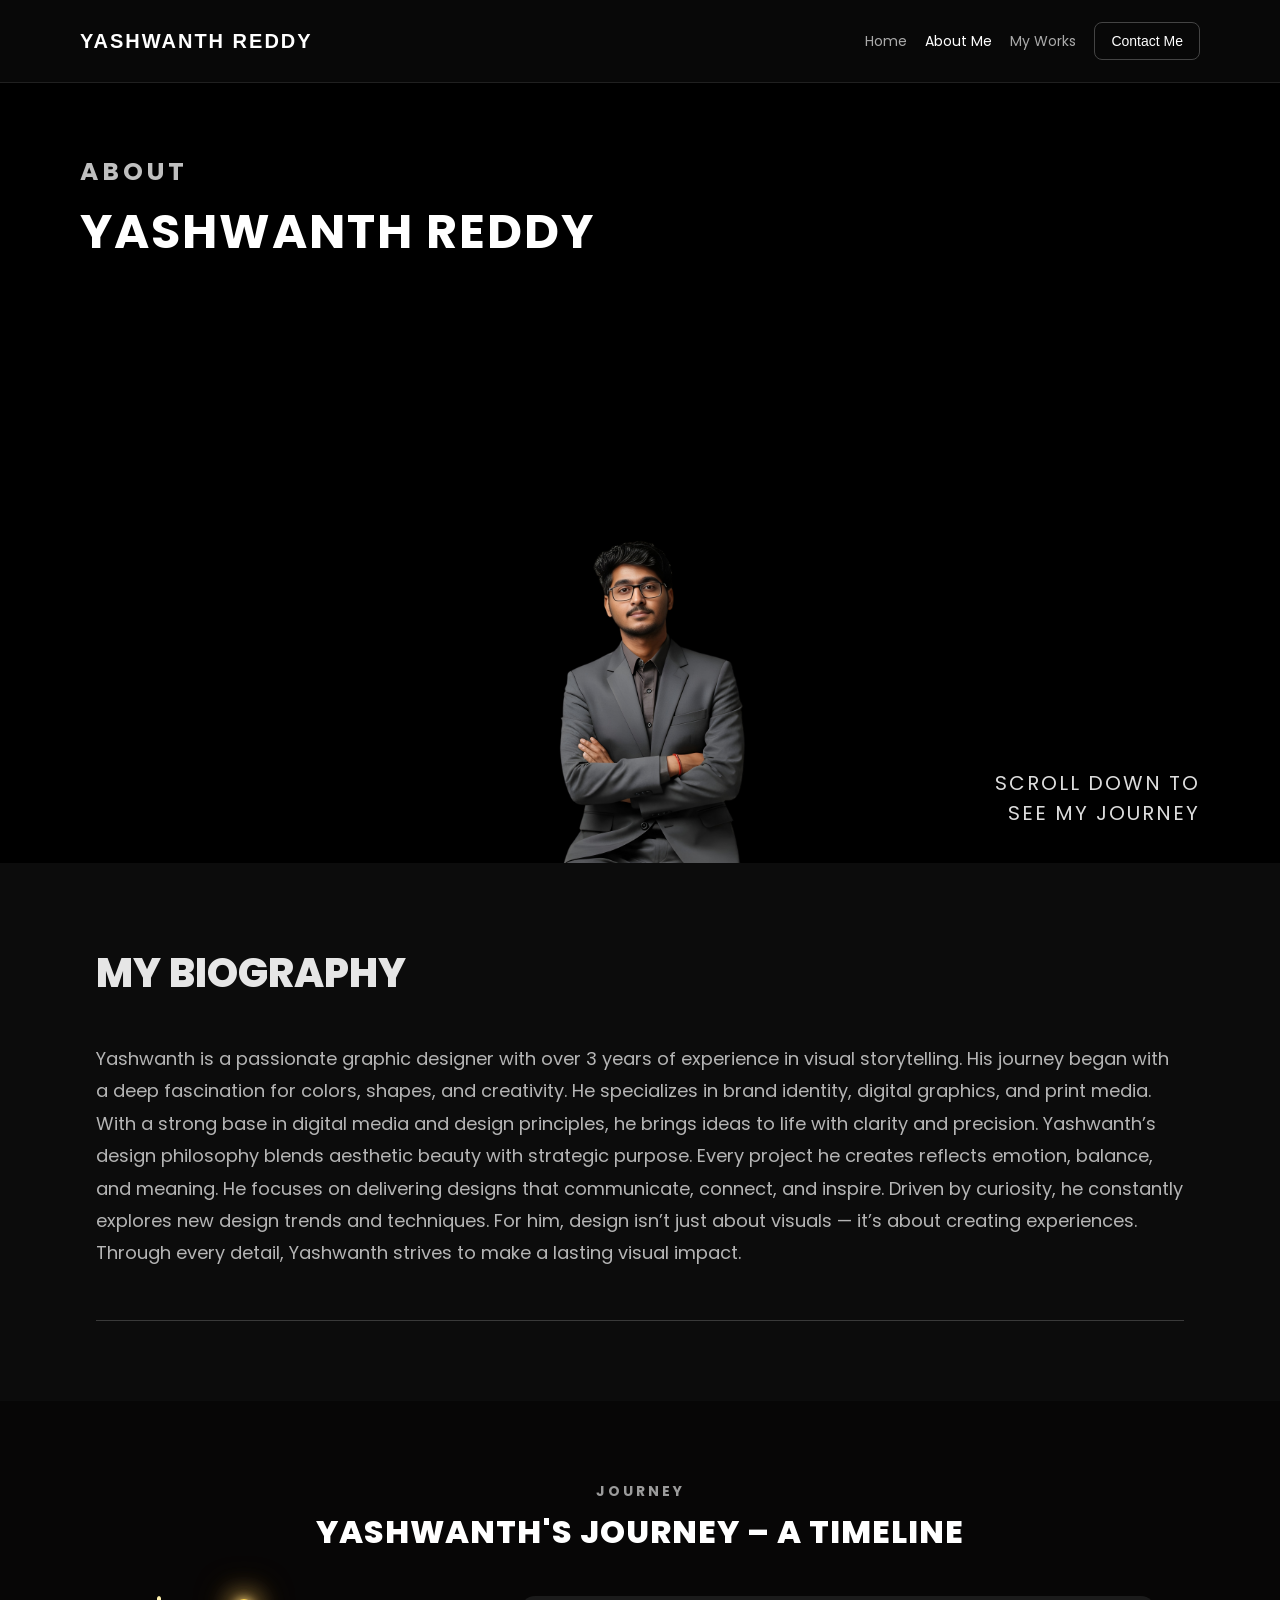
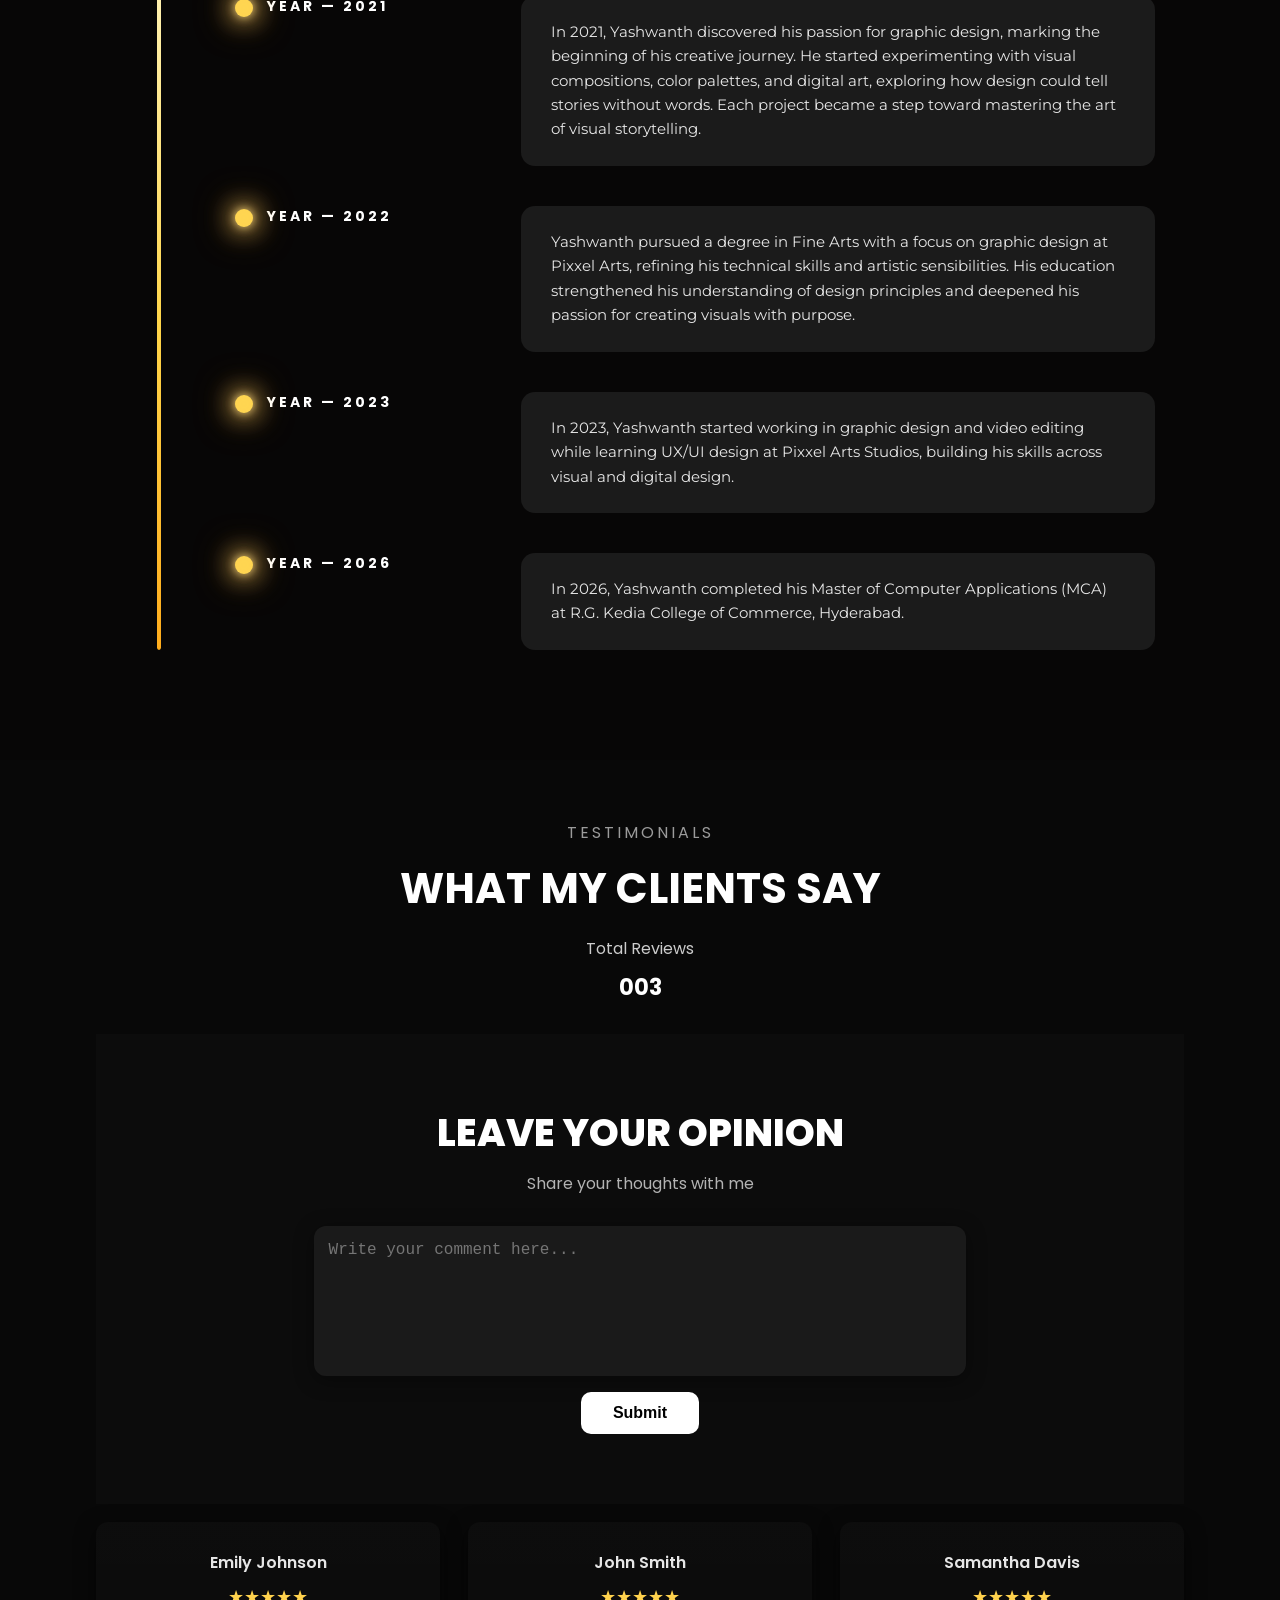
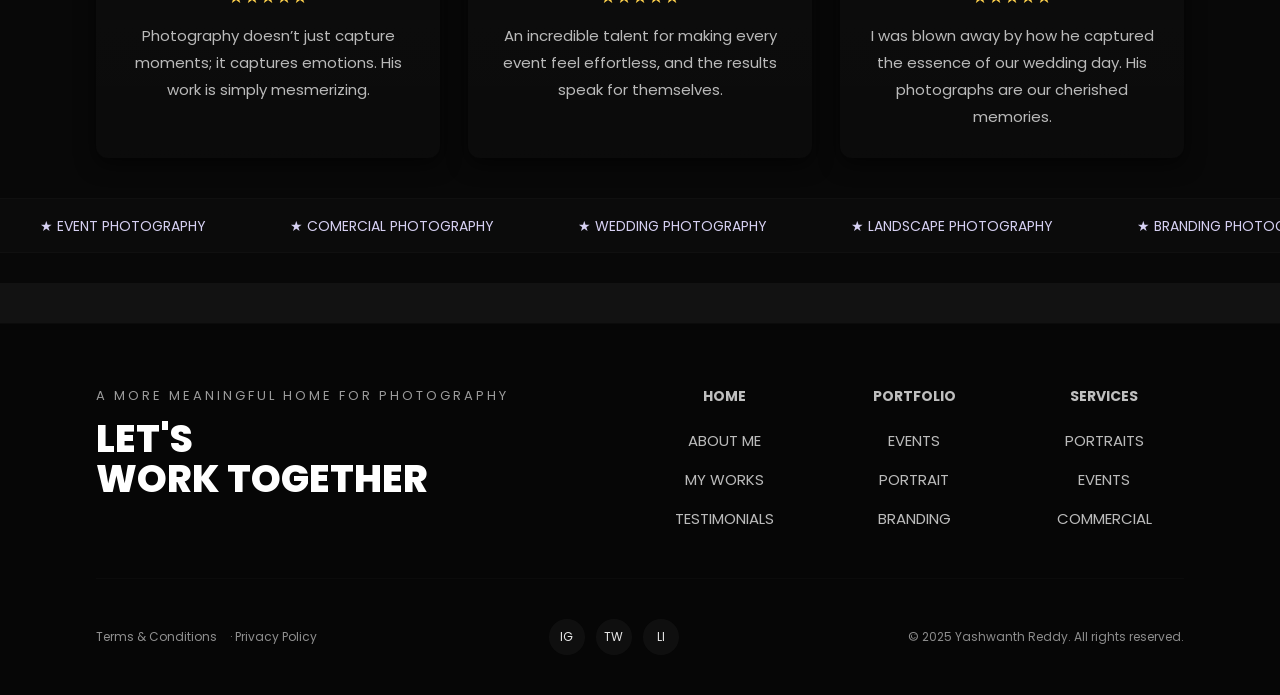
==== commit 46f5318a: "Initial portfolio upload" ====
--- a/about.html
+++ b/about.html
@@ -151,6 +151,19 @@
         }
       }
     </style>
+
+<style>
+/* Unified navigation matching the My Works page */
+.site-header{background:#080808!important;border-bottom:1px solid #202020!important;padding-bottom:0!important}
+.header-inner{height:82px;box-sizing:border-box;padding:0 clamp(22px,6vw,88px)!important;display:flex;align-items:center;justify-content:space-between}
+.logo{font:700 17px 'Space Grotesk',sans-serif!important;letter-spacing:1.5px!important}
+.main-nav{gap:26px!important}
+.main-nav .nav-item{color:#aaa!important;text-decoration:none!important;font-size:14px!important;font-weight:400!important;padding:0!important;border-radius:0!important;background:transparent!important}
+.main-nav .nav-item.active{color:#fff!important;background:transparent!important}
+.main-nav .contact-btn{border:1px solid #444!important;padding:10px 16px!important;border-radius:8px!important;color:#fff!important;background:transparent!important;font-size:14px!important}
+@media(max-width:900px){.header-inner{height:auto;min-height:82px;padding:18px 22px!important}.main-nav{gap:12px!important;flex-wrap:wrap}.main-nav .nav-item{font-size:13px!important}.main-nav .contact-btn{padding:9px 12px!important}}
+</style>
+
 </head>
 
 <body>
@@ -158,13 +171,23 @@
 <!-- NAVBAR -->
 <header class="site-header">
     <div class="header-inner">
-        <div class="logo">YASHWANTH REDDY</div>
+        <a class="logo" href="index.html" aria-label="Yashwanth Reddy home"><span class="logo-full">YASHWANTH REDDY</span><span class="logo-mobile">YR</span></a>
+        <button class="menu-toggle" type="button" aria-label="Open navigation menu" aria-expanded="false" aria-controls="mobile-menu"><span></span><span></span><span></span></button>
         <nav class="main-nav">
             <a class="nav-item" href="index.html">Home</a>
             <a class="nav-item active" href="about.html">About Me</a>
+            <a class="nav-item" href="my-works.html">My Works</a>
             <button class="contact-btn" onclick="location.href='index.html#introduction'">Contact Me</button>
         </nav>
     </div>
+    <div class="menu-backdrop" data-menu-close></div>
+    <nav class="mobile-menu" id="mobile-menu" aria-label="Mobile navigation" aria-hidden="true">
+      <button class="menu-close" type="button" aria-label="Close navigation menu" data-menu-close>×</button>
+      <a href="index.html">Home</a>
+      <a href="about.html">About Me</a>
+      <a href="my-works.html">My Works</a>
+      <a href="index.html#introduction">Contact Me</a>
+    </nav>
 </header>
 
 <!-- HERO -->
@@ -173,37 +196,9 @@
         <h3 class="about-title-label">ABOUT</h3>
         <h2 class="about-title">YASHWANTH REDDY</h2>        
     </div>
-    <img src="new about.png" alt="Portrait" class="about-hero-img">
+    <picture class="about-hero-picture"><source media="(max-width: 700px)" srcset="about-mobile-portrait.png"><img src="new about.png" alt="Yashwanth Reddy portrait" class="about-hero-img"></picture>
     <div class="about-scroll">SCROLL DOWN TO<br>SEE MY JOURNEY</div>
 </section>
-
-<!-- STATS -->
-<div class="stats-row">
-    <div class="stats-box stat-box-animated">
-        <div class="stat-number" data-target="3">03+</div>
-        <div class="stat-label">Years in Business</div>
-    </div>
-    <div class="stats-box stat-box-animated">
-        <div class="stat-number" data-target="45">45+</div>
-        <div class="stat-label">Happy Clients</div>
-    </div>
-    <div class="stats-box stat-box-animated">
-        <div class="stat-number" data-target="4">04+</div>
-        <div class="stat-label">Photography Awards</div>
-    </div>
-    <div class="stats-box stat-box-animated">
-        <div class="stat-number" data-target="5">05+</div>
-        <div class="stat-label">International Shoots</div>
-    </div>
-    <div class="stats-box stat-box-animated">
-        <div class="stat-number" data-target="500">500+</div>
-        <div class="stat-label">Social Media Followers</div>
-    </div>
-    <div class="stats-box stat-box-animated">
-        <div class="stat-number" data-target="85">85%</div>
-        <div class="stat-label">Client Retention Rate</div>
-    </div>
-</div>
 
 <!-- BIO -->
 <section class="bio-section">
@@ -263,20 +258,19 @@
           <span class="timeline-year">YEAR — 2023</span>
         </div>
         <div class="timeline-box">
-          Yashwanth officially launched his graphic design studio, offering branding, digital design, and visual identity
-          services. Since then, he has worked with a variety of clients, creating designs that combine creativity,
-          strategy, and storytelling.
+          In 2023, Yashwanth started working in graphic design and video editing while learning UX/UI design at
+          Pixxel Arts Studios, building his skills across visual and digital design.
         </div>
       </div>
 
       <div class="timeline-item">
         <div class="left-info">
           <span class="timeline-dot"></span>
-          <span class="timeline-year">YEAR — 2023</span>
+          <span class="timeline-year">YEAR — 2026</span>
         </div>
         <div class="timeline-box">
-          Yashwanth earned several prestigious design recognitions that strengthened his reputation as a visionary
-          designer. His attention to detail continues to set new standards in visual storytelling.
+          In 2026, Yashwanth completed his Master of Computer Applications (MCA) at R.G. Kedia College of Commerce,
+          Hyderabad.
         </div>
       </div>
 
@@ -389,55 +383,7 @@
   </div>
 </footer>
 
-<!-- STATS COUNTER JS (unchanged from your version) -->
-<script>
-document.addEventListener("DOMContentLoaded", () => {
-    const boxes = document.querySelectorAll(".stat-box-animated");
-    const counters = document.querySelectorAll(".stat-number");
-    let started = false;
-
-    function animateCounter(counter, delay) {
-        let target = +counter.getAttribute("data-target");
-        let duration = 1800;
-        let startTime = null;
-
-        function easeOutQuad(t) {
-            return t * (2 - t);
-        }
-
-        function update(timestamp) {
-            if (!startTime) startTime = timestamp;
-            let progress = Math.min((timestamp - startTime) / duration, 1);
-            let eased = easeOutQuad(progress);
-            let value = Math.floor(eased * target);
-            counter.innerText = value + "+";
-            if (progress < 1) requestAnimationFrame(update);
-            else counter.innerText = target + "+";
-        }
-        setTimeout(() => requestAnimationFrame(update), delay);
-    }
-
-    function startAnimation() {
-        boxes.forEach((box, index) => {
-            setTimeout(() => box.classList.add("visible"), index * 150);
-        });
-        counters.forEach((counter, index) => {
-            animateCounter(counter, index * 150);
-        });
-    }
-
-    function checkScroll() {
-        const row = document.querySelector(".stats-row");
-        const position = row.getBoundingClientRect().top;
-        const screenHeight = window.innerHeight;
-        if (!started && position < screenHeight - 150) {
-            started = true;
-            startAnimation();
-        }
-    }
-    window.addEventListener("scroll", checkScroll);
-});
-</script>
+
 
 <!-- TIMELINE ANIMATION JS (golden path fill + dots + text) -->
 <script>
@@ -560,5 +506,31 @@
   updateTimeline();
   </script>
                  
+
+<script>
+(() => {
+  const toggle = document.querySelector('.menu-toggle');
+  const menu = document.querySelector('.mobile-menu');
+  const backdrop = document.querySelector('.menu-backdrop');
+  if (!toggle || !menu || !backdrop) return;
+  const closeMenu = () => {
+    document.body.classList.remove('menu-open');
+    toggle.setAttribute('aria-expanded', 'false');
+    toggle.setAttribute('aria-label', 'Open navigation menu');
+    menu.setAttribute('aria-hidden', 'true');
+  };
+  toggle.addEventListener('click', () => {
+    const open = !document.body.classList.contains('menu-open');
+    document.body.classList.toggle('menu-open', open);
+    toggle.setAttribute('aria-expanded', String(open));
+    toggle.setAttribute('aria-label', open ? 'Close navigation menu' : 'Open navigation menu');
+    menu.setAttribute('aria-hidden', String(!open));
+  });
+  document.querySelectorAll('[data-menu-close]').forEach(el => el.addEventListener('click', closeMenu));
+  menu.querySelectorAll('a').forEach(link => link.addEventListener('click', closeMenu));
+  document.addEventListener('keydown', e => { if (e.key === 'Escape') closeMenu(); });
+})();
+</script>
+
 </body>
 </html>
--- a/style.css
+++ b/style.css
@@ -1332,3 +1332,601 @@
   }
 }
 
+
+
+/* Responsive layout improvements */
+html { scroll-behavior: smooth; }
+body { min-width: 0; overflow-x: clip; }
+img, video, iframe { max-width: 100%; }
+.site-header, .content, main { max-width: 100%; }
+.header-inner { gap: 20px; }
+.hero-row { gap: 28px; }
+.hero-name { overflow-wrap: anywhere; }
+.skills-grid, .testimonials-grid, .contact-grid { min-width: 0; }
+.service-inner { scrollbar-width: none; }
+.service-inner::-webkit-scrollbar { display: none; }
+
+@media (max-width: 1024px) {
+  .header-inner { padding: 24px 32px; }
+  .hero-row { padding: 48px 32px 36px; }
+  .hero-name { font-size: clamp(48px, 8vw, 76px); letter-spacing: 3px; }
+  .cta-large { font-size: clamp(28px, 4vw, 40px); }
+  .content { width: 100%; }
+  .skills-and-image { gap: 28px; }
+  .skills-grid { grid-template-columns: repeat(3, minmax(0, 1fr)); }
+  .services-inner { gap: 24px; }
+  .services-image { max-width: 45%; }
+  .timeline-section { padding-left: 24px; padding-right: 24px; }
+  .footer-core, .footer-top { gap: 28px; }
+}
+
+@media (max-width: 700px) {
+  .header-inner { flex-direction: column; align-items: flex-start; padding: 20px 20px 12px; gap: 14px; }
+  .logo { font-size: 16px; letter-spacing: 1.5px; }
+  .main-nav { width: 100%; flex-wrap: wrap; gap: 8px; }
+  .nav-item { padding: 10px 12px; font-size: 13px; }
+  .contact-btn { padding: 10px 12px; font-size: 13px; }
+  .hero-row { flex-direction: column; align-items: flex-start; padding: 42px 20px 30px; gap: 26px; }
+  .hero-left, .hero-right { max-width: 100%; width: 100%; text-align: left; }
+  .hero-pre { font-size: 11px; letter-spacing: 1.4px; }
+  .hero-name { font-size: clamp(38px, 11vw, 64px); line-height: 1.02; letter-spacing: 1px; }
+  .cta-large { font-size: clamp(30px, 8vw, 42px); }
+  .service-inner { margin-left: 0; padding: 12px 20px; gap: 18px; }
+  .content { padding-left: 20px; padding-right: 20px; }
+  .skills-area, .skills-and-image, .services-inner, .about-inner, .contact-grid { display: flex; flex-direction: column; }
+  .skills-grid { grid-template-columns: repeat(2, minmax(0, 1fr)); gap: 12px; }
+  .skills-nav, .category-nav, .service-nav { flex-wrap: wrap; gap: 10px; }
+  .services-image, .portrait, .about-photo, .right-image-wrap { width: 100%; max-width: 100%; height: auto; }
+  .services-section, .about-extended, .testimonials-section, .timeline-section, .contact-section { padding: 48px 20px; }
+  .section-title, .service-title, .about-title, .timeline-title, .testimonials-kicker, .footer-title { font-size: clamp(26px, 7vw, 38px); line-height: 1.15; }
+  .service-description, .about-text, .card-text { font-size: 15px; line-height: 1.7; }
+  .timeline-wrapper { padding-left: 34px; }
+  .timeline-line { left: 12px; }
+  .timeline-item { gap: 12px; }
+  .timeline-box { padding: 18px; }
+  .testimonials-grid { grid-template-columns: 1fr; }
+  .client-comment-box, .comment-form, .comment-textarea { width: 100%; max-width: 100%; }
+  .contact-grid { gap: 20px; }
+  .footer-core, .footer-top, .footer-columns, .footer-links-grid { display: flex; flex-direction: column; width: 100%; }
+  .footer-left, .footer-middle, .footer-right { width: 100%; min-width: 0; }
+  .footer-cta { font-size: clamp(30px, 8vw, 42px); }
+  .footer-bottom { flex-wrap: wrap; gap: 14px; }
+  .social-icons { flex-wrap: wrap; }
+}
+
+@media (max-width: 380px) {
+  .nav-item { padding: 8px 9px; }
+  .skills-grid { grid-template-columns: 1fr 1fr; }
+  .hero-name { font-size: 36px; }
+}
+
+/* Refined responsive layout — preserve the original visual direction */
+@media (max-width: 700px) {
+  .site-header { overflow: hidden; }
+  .header-inner {
+    flex-direction: row !important;
+    align-items: center !important;
+    justify-content: space-between;
+    flex-wrap: wrap;
+    padding: 18px 20px 12px !important;
+    gap: 14px !important;
+  }
+  .logo { font-size: 14px; letter-spacing: 1.2px; }
+  .main-nav {
+    display: flex;
+    width: 100%;
+    flex-wrap: nowrap !important;
+    gap: 8px !important;
+    overflow-x: auto;
+    padding: 0 0 6px;
+    scrollbar-width: none;
+  }
+  .main-nav::-webkit-scrollbar { display: none; }
+  .nav-item, .contact-btn { flex: 0 0 auto; white-space: nowrap; }
+
+  .hero-row {
+    display: grid !important;
+    grid-template-columns: 1fr;
+    align-items: start !important;
+    padding: 34px 20px 28px !important;
+    gap: 22px !important;
+  }
+  .hero-left, .hero-right { width: 100% !important; max-width: none !important; }
+  .hero-pre { font-size: 10px; letter-spacing: 1.5px; margin-bottom: 12px; }
+  .hero-name {
+    font-size: clamp(42px, 12.5vw, 66px) !important;
+    line-height: .98 !important;
+    letter-spacing: -1.5px !important;
+    overflow-wrap: normal !important;
+    word-break: normal;
+  }
+  .cta-large {
+    font-size: clamp(28px, 8.6vw, 44px) !important;
+    line-height: .98 !important;
+    letter-spacing: -1px;
+    max-width: 12ch;
+  }
+  .services-ticker { width: 100%; overflow: hidden; }
+  .services-track { width: max-content; white-space: nowrap; }
+  .services-track span { flex: 0 0 auto; }
+
+  .content { padding: 0 !important; }
+  .skills-area { padding: 34px 20px 42px; }
+  .section-title {
+    margin: 0 0 22px !important;
+    font-size: clamp(27px, 7.5vw, 36px) !important;
+    line-height: 1.05;
+    max-width: 12ch;
+  }
+  .skills-and-image {
+    display: flex !important;
+    flex-direction: column !important;
+    gap: 28px !important;
+    padding: 0 !important;
+    width: 100%;
+  }
+  .skills-grid {
+    width: 100% !important;
+    grid-template-columns: repeat(3, minmax(0, 1fr)) !important;
+    gap: 20px 10px !important;
+    padding: 0 !important;
+  }
+  .skill { min-width: 0; text-align: center; }
+  .skill-icon { margin-left: auto; margin-right: auto; }
+  .skill p { font-size: 11px; line-height: 1.25; overflow-wrap: anywhere; }
+  .right-image-wrap {
+    width: 100% !important;
+    align-items: center !important;
+    margin: 0 !important;
+  }
+  .portrait-box { max-width: min(100%, 330px); }
+  .portrait { display: block; width: 100%; height: auto; }
+
+  .about-extended, .services-section, .testimonials-section, .timeline-section, .contact-section {
+    padding: 42px 20px !important;
+  }
+  .about-inner, .services-content {
+    display: flex !important;
+    flex-direction: column !important;
+    gap: 28px;
+  }
+  .about-left, .about-right, .services-text, .services-image {
+    width: 100% !important;
+    max-width: none !important;
+    min-width: 0 !important;
+  }
+  .about-photo, .services-image img { display: block; width: 100%; height: auto; }
+  .contact-grid { grid-template-columns: 1fr !important; gap: 14px; }
+  .contact-value { overflow-wrap: anywhere; }
+  .testimonials-grid { grid-template-columns: 1fr !important; }
+  .footer-core, .footer-top, .footer-columns, .footer-links-grid {
+    display: flex !important; flex-direction: column !important; gap: 22px;
+  }
+}
+@media (max-width: 390px) {
+  .hero-name { font-size: 39px !important; }
+  .skills-grid { grid-template-columns: repeat(2, minmax(0, 1fr)) !important; }
+  .logo { font-size: 12px; }
+}
+
+
+/* Mobile header: compact YR brand + off-canvas hamburger navigation */
+.logo { text-decoration: none; color: inherit; }
+.logo-mobile { display: none; }
+.menu-toggle, .mobile-menu, .menu-backdrop { display: none; }
+@media (max-width: 700px) {
+  .site-header { overflow: visible !important; }
+  .header-inner {
+    box-sizing: border-box;
+    width: 100%;
+    min-height: 68px;
+    padding: 14px 20px !important;
+    flex-direction: row !important;
+    align-items: center !important;
+    justify-content: space-between !important;
+    gap: 12px !important;
+  }
+  .logo { display: inline-flex; align-items: center; font-size: 0 !important; line-height: 1; }
+  .logo-full { display: none; }
+  .logo-mobile {
+    display: inline-block;
+    font-family: inherit;
+    font-size: 24px;
+    font-weight: 900;
+    letter-spacing: -1.5px;
+    color: #fff;
+  }
+  .main-nav { display: none !important; }
+  .menu-toggle {
+    display: flex;
+    width: 44px;
+    height: 44px;
+    padding: 11px 9px;
+    border: 1px solid rgba(255,255,255,.2);
+    border-radius: 10px;
+    background: rgba(255,255,255,.04);
+    flex-direction: column;
+    justify-content: center;
+    gap: 5px;
+    cursor: pointer;
+    z-index: 1002;
+  }
+  .menu-toggle span { display: block; width: 24px; height: 2px; border-radius: 2px; background: #fff; transition: transform .22s ease, opacity .22s ease; }
+  body.menu-open .menu-toggle span:first-child { transform: translateY(7px) rotate(45deg); }
+  body.menu-open .menu-toggle span:nth-child(2) { opacity: 0; }
+  body.menu-open .menu-toggle span:last-child { transform: translateY(-7px) rotate(-45deg); }
+  .menu-backdrop {
+    display: block;
+    position: fixed;
+    inset: 0;
+    z-index: 1000;
+    background: rgba(0,0,0,.58);
+    opacity: 0;
+    visibility: hidden;
+    transition: opacity .25s ease, visibility .25s ease;
+  }
+  .mobile-menu {
+    display: flex;
+    position: fixed;
+    top: 0;
+    right: 0;
+    z-index: 1001;
+    box-sizing: border-box;
+    width: min(82vw, 340px);
+    height: 100dvh;
+    padding: 86px 28px 28px;
+    background: #101010;
+    border-left: 1px solid rgba(255,255,255,.1);
+    flex-direction: column;
+    gap: 8px;
+    transform: translateX(100%);
+    transition: transform .28s ease;
+  }
+  .mobile-menu a {
+    display: block;
+    padding: 17px 14px;
+    color: #fff;
+    text-decoration: none;
+    font-size: 17px;
+    font-weight: 650;
+    border-bottom: 1px solid rgba(255,255,255,.1);
+  }
+  .mobile-menu a:active, .mobile-menu a:hover { background: rgba(255,255,255,.06); }
+  .menu-close {
+    position: absolute;
+    top: 20px;
+    right: 22px;
+    width: 42px;
+    height: 42px;
+    border: 1px solid rgba(255,255,255,.2);
+    border-radius: 50%;
+    background: transparent;
+    color: #fff;
+    font-size: 30px;
+    line-height: 1;
+    cursor: pointer;
+  }
+  body.menu-open { overflow: hidden; }
+  body.menu-open .menu-backdrop { opacity: 1; visibility: visible; }
+  body.menu-open .mobile-menu { transform: translateX(0); }
+}
+@media (prefers-reduced-motion: reduce) {
+  .menu-backdrop, .mobile-menu, .menu-toggle span { transition: none !important; }
+}
+
+/* Mobile refinements requested: keep menu icon and close button distinct,
+   compact 4x3 skills grid, and compact vertically scrollable testimonials. */
+@media (max-width: 700px) {
+  /* Keep the hamburger as a hamburger while the panel is open; the panel has
+     its own close control, so avoid the overlapping double-X appearance. */
+  body.menu-open .menu-toggle span:first-child,
+  body.menu-open .menu-toggle span:nth-child(2),
+  body.menu-open .menu-toggle span:last-child {
+    transform: none !important;
+    opacity: 1 !important;
+  }
+  .menu-toggle { gap: 5px !important; }
+
+  /* MASTER OF NONE: compact software skill icons in a 4-column x 3-row grid. */
+  .skills-area { padding: 28px 12px 34px !important; }
+  .skills-area .section-title {
+    font-size: clamp(25px, 7vw, 32px) !important;
+    line-height: 1.05 !important;
+    margin: 0 8px 18px !important;
+  }
+  .skills-and-image {
+    display: block !important;
+    padding: 0 !important;
+    margin: 0 !important;
+    width: 100% !important;
+  }
+  .skills-grid {
+    width: 100% !important;
+    box-sizing: border-box !important;
+    display: grid !important;
+    grid-template-columns: repeat(4, minmax(0, 1fr)) !important;
+    gap: 12px 6px !important;
+    padding: 4px 0 !important;
+  }
+  .skills-grid .skill {
+    min-width: 0 !important;
+    display: flex !important;
+    flex-direction: column !important;
+    align-items: center !important;
+    gap: 6px !important;
+    text-align: center !important;
+  }
+  .skills-grid .skill-icon {
+    width: clamp(48px, 17vw, 66px) !important;
+    height: clamp(48px, 17vw, 66px) !important;
+    min-width: 0 !important;
+    border-radius: 50% !important;
+    display: flex !important;
+    align-items: center !important;
+    justify-content: center !important;
+  }
+  .skills-grid .skill-icon img {
+    width: 62% !important;
+    height: 62% !important;
+    max-width: 100% !important;
+    object-fit: contain !important;
+  }
+  .skills-grid .skill p {
+    margin: 0 !important;
+    font-size: clamp(8px, 2.35vw, 10px) !important;
+    line-height: 1.15 !important;
+    min-height: 22px !important;
+    overflow-wrap: anywhere !important;
+  }
+
+  /* Testimonials: compact cards, one column, vertical scroll through the list. */
+  .testimonials-section { padding: 34px 14px !important; }
+  .testimonials-inner { padding: 0 !important; }
+  .testimonials-heading {
+    font-size: clamp(25px, 7vw, 32px) !important;
+    line-height: 1.1 !important;
+    margin: 0 0 18px !important;
+    text-align: center !important;
+  }
+  .testimonials-grid {
+    display: grid !important;
+    grid-template-columns: minmax(0, 1fr) !important;
+    gap: 12px !important;
+    max-height: min(62vh, 470px) !important;
+    overflow-y: auto !important;
+    overflow-x: hidden !important;
+    padding: 2px 5px 12px !important;
+    overscroll-behavior: contain;
+    scroll-snap-type: y proximity;
+    -webkit-overflow-scrolling: touch;
+  }
+  .testimonials-grid .card {
+    width: 100% !important;
+    max-width: none !important;
+    box-sizing: border-box !important;
+    min-height: 0 !important;
+    padding: 16px 14px !important;
+    margin: 0 !important;
+    scroll-snap-align: start;
+    border-radius: 14px !important;
+  }
+  .testimonials-grid .card-name { font-size: 16px !important; margin: 0 0 5px !important; }
+  .testimonials-grid .card-stars { font-size: 19px !important; line-height: 1.2 !important; }
+  .testimonials-grid .card-text { font-size: 13px !important; line-height: 1.45 !important; margin: 8px 0 0 !important; }
+}
+
+/* Final mobile fixes based on the latest preview */
+@media (max-width: 700px) {
+  /* Only show the close button inside the drawer; prevent the header hamburger
+     from also turning into an X behind/over it. */
+  body.menu-open .menu-toggle { visibility: hidden !important; pointer-events: none !important; }
+
+  /* Keep the 4x3 skill grid compact, then restore the original portrait image
+     underneath it so it remains part of the mobile flow. */
+  .skills-and-image { display: flex !important; flex-direction: column !important; align-items: center !important; }
+  .skills-grid { order: 1 !important; }
+  .right-image-wrap {
+    display: flex !important;
+    order: 2 !important;
+    width: 100% !important;
+    max-width: 100% !important;
+    align-items: center !important;
+    margin: 24px auto 0 !important;
+    padding: 0 !important;
+  }
+  .right-image-wrap .arrow { display: none !important; }
+  .portrait-box {
+    display: flex !important;
+    width: min(76vw, 300px) !important;
+    height: min(76vw, 300px) !important;
+    max-width: 100% !important;
+    border-radius: 28px !important;
+    transform: none !important;
+    margin: 0 auto !important;
+  }
+  .portrait-box .portrait {
+    display: block !important;
+    width: 100% !important;
+    height: 100% !important;
+    object-fit: cover !important;
+  }
+
+  /* Compact testimonial cards in a single vertical list with internal scrolling. */
+  .testimonials-grid {
+    grid-template-columns: minmax(0, 1fr) !important;
+    max-height: min(58vh, 420px) !important;
+    overflow-y: auto !important;
+    overflow-x: hidden !important;
+  }
+}
+
+
+/* Portfolio skill grid: nine items arranged in a clean 3 x 3 layout. */
+.skills-grid { grid-template-columns: repeat(3, minmax(0, 1fr)) !important; }
+@media (max-width: 700px) {
+  .skills-grid { grid-template-columns: repeat(3, minmax(0, 1fr)) !important; }
+  .right-image-wrap { display: flex !important; }
+  .portrait-box .portrait { display: block !important; }
+}
+
+
+/* Mobile polish: compact service highlights + horizontal testimonial carousel */
+@media (max-width: 700px) {
+  /* Keep service highlight items compact and balanced instead of tall full-width blocks. */
+  #services .services-text {
+    min-width: 0;
+    width: 100%;
+  }
+  #services .highlights-heading {
+    font-size: 1rem !important;
+    margin: 18px 0 10px !important;
+    letter-spacing: .02em;
+  }
+  #services .service-list {
+    display: grid !important;
+    grid-template-columns: repeat(2, minmax(0, 1fr)) !important;
+    gap: 9px !important;
+    width: 100% !important;
+  }
+  #services .service-item {
+    display: flex !important;
+    align-items: flex-start !important;
+    gap: 7px !important;
+    min-width: 0 !important;
+    min-height: 0 !important;
+    padding: 12px 10px !important;
+    border-radius: 12px !important;
+    font-size: 10px !important;
+    line-height: 1.35 !important;
+    font-weight: 650 !important;
+    overflow-wrap: anywhere !important;
+    box-shadow: none !important;
+  }
+  #services .service-item .icon {
+    flex: 0 0 auto !important;
+    margin: 0 !important;
+    font-size: 11px !important;
+    line-height: 1.3 !important;
+  }
+
+  /* Mobile testimonials: horizontal swipe carousel, one card visible at a time. */
+  #testimonials .testimonials-section,
+  #testimonials.testimonials-section {
+    overflow: hidden !important;
+  }
+  #testimonials .testimonials-inner {
+    width: 100% !important;
+    max-width: 100% !important;
+    overflow: hidden !important;
+  }
+  #testimonials .testimonials-grid {
+    display: grid !important;
+    grid-auto-flow: column !important;
+    grid-auto-columns: 86% !important;
+    grid-template-columns: none !important;
+    gap: 12px !important;
+    width: 100% !important;
+    max-height: none !important;
+    overflow-x: auto !important;
+    overflow-y: hidden !important;
+    padding: 2px 2px 14px !important;
+    scroll-snap-type: x mandatory !important;
+    scroll-padding-inline: 2px;
+    -webkit-overflow-scrolling: touch;
+    overscroll-behavior-x: contain;
+    scrollbar-width: thin;
+  }
+  #testimonials .testimonials-grid .card {
+    width: 100% !important;
+    max-width: none !important;
+    min-height: 150px !important;
+    height: auto !important;
+    margin: 0 !important;
+    padding: 18px 16px !important;
+    box-sizing: border-box !important;
+    scroll-snap-align: start !important;
+    display: flex !important;
+    flex-direction: column !important;
+    justify-content: center !important;
+  }
+  #testimonials .testimonials-grid .card-name {
+    font-size: 16px !important;
+    margin: 0 0 5px !important;
+  }
+  #testimonials .testimonials-grid .card-stars {
+    font-size: 18px !important;
+    margin: 5px 0 !important;
+  }
+  #testimonials .testimonials-grid .card-text {
+    font-size: 13px !important;
+    line-height: 1.45 !important;
+    margin: 6px 0 0 !important;
+  }
+}
+
+
+/* Latest mobile refinements */
+@media (max-width: 700px) {
+  /* Keep service visual on desktop; remove it from the mobile service flow only. */
+  #services .services-image {
+    display: none !important;
+  }
+
+  /* Testimonial carousel: contain hover/glow effects within each slide. */
+  #testimonials {
+    overflow: hidden !important;
+    isolation: isolate;
+  }
+  #testimonials .testimonials-inner {
+    overflow: hidden !important;
+    padding-inline: 14px !important;
+    box-sizing: border-box !important;
+  }
+  #testimonials .testimonials-grid {
+    overflow-x: auto !important;
+    overflow-y: hidden !important;
+    grid-auto-columns: 88% !important;
+    gap: 12px !important;
+    padding: 4px 0 16px !important;
+    margin: 0 !important;
+    scroll-snap-type: x mandatory !important;
+    scroll-padding-inline: 0 !important;
+    overscroll-behavior-x: contain;
+  }
+  #testimonials .testimonials-grid .card {
+    transform: none !important;
+    box-shadow: 0 6px 18px rgba(0,0,0,.28) !important;
+    border: 1px solid rgba(255,255,255,.09) !important;
+    outline: none !important;
+    scroll-snap-align: center !important;
+    position: relative !important;
+    z-index: 0 !important;
+  }
+  #testimonials .testimonials-grid .card:hover,
+  #testimonials .testimonials-grid .card:focus,
+  #testimonials .testimonials-grid .card:active {
+    transform: none !important;
+    box-shadow: 0 6px 18px rgba(0,0,0,.28) !important;
+    z-index: 0 !important;
+  }
+}
+
+
+/* Mobile-only refinements: services, skills and testimonials */
+@media (max-width: 700px) {
+  .skills-grid { grid-template-columns: repeat(3, minmax(0, 1fr)) !important; gap: 18px 10px !important; }
+  .skill-icon { width: clamp(58px, 17vw, 76px) !important; height: clamp(58px, 17vw, 76px) !important; }
+  .skill-icon img { max-width: 60% !important; max-height: 60% !important; }
+  .web-skill, .ux-skill { display:flex; align-items:center; justify-content:center; font-weight:900; font-size:22px; color:#fff; background:#151515; border:1px solid rgba(255,255,255,.12); }
+  .skills-grid .skill p { font-size:12px !important; line-height:1.25 !important; max-width:100%; }
+  #services .services-image { display:none !important; }
+  #services .services-content { display:block !important; }
+  #services .services-text { width:100% !important; }
+  #services .service-list { display:grid !important; grid-template-columns:1fr !important; gap:10px !important; }
+  #services .service-item { padding:15px 14px !important; min-height:0 !important; border-radius:16px !important; font-size:12px !important; line-height:1.45 !important; letter-spacing:.15px !important; }
+  #services .service-title { font-size:clamp(25px,7vw,34px) !important; }
+  #testimonials .testimonials-grid { display:flex !important; flex-wrap:nowrap !important; gap:12px !important; overflow-x:auto !important; overflow-y:hidden !important; width:100% !important; padding:8px 2px 18px !important; margin:0 !important; scroll-snap-type:x mandatory !important; scrollbar-width:none !important; }
+  #testimonials .testimonials-grid::-webkit-scrollbar { display:none !important; }
+  #testimonials .testimonials-grid .card { flex:0 0 min(82vw, 330px) !important; width:min(82vw,330px) !important; min-width:0 !important; box-sizing:border-box !important; margin:0 !important; transform:none !important; position:relative !important; z-index:1 !important; scroll-snap-align:center !important; border-radius:18px !important; }
+  #testimonials .testimonials-grid .card:hover, #testimonials .testimonials-grid .card:active, #testimonials .testimonials-grid .card:focus { transform:none !important; margin:0 !important; z-index:1 !important; box-shadow:0 8px 22px rgba(0,0,0,.28) !important; }
+}
--- a/about.css
+++ b/about.css
@@ -469,3 +469,587 @@
 html {
   scroll-behavior: smooth;
 }
+
+
+/* Responsive layout improvements */
+html { scroll-behavior: smooth; }
+body { min-width: 0; overflow-x: clip; }
+img { max-width: 100%; height: auto; }
+.site-header { width: 100%; }
+.header-inner { gap: 20px; }
+.stats-row { flex-wrap: wrap; }
+.stats-box { min-width: 0; }
+.timeline-wrapper, .timeline-items, .timeline-item { min-width: 0; }
+.test-card { min-width: 0; }
+
+@media (max-width: 900px) {
+  .header-inner { padding: 24px 28px; }
+  .about-hero { min-height: 70vh; padding: 110px 24px 70px; }
+  .about-left { left: 28px; top: 70px; }
+  .about-title-label { font-size: 18px; }
+  .about-title { font-size: clamp(38px, 8vw, 58px); overflow-wrap: anywhere; }
+  .about-hero-img { width: 100%; max-width: 100%; }
+  .about-scroll { right: 28px; bottom: 24px; font-size: 12px; }
+  .stats-row { display: grid; grid-template-columns: repeat(3, minmax(0, 1fr)); gap: 12px; padding: 0 20px; }
+  .stats-box { width: auto; padding: 18px 12px; }
+  .stat-number { font-size: 26px; }
+  .stat-label { font-size: 12px; }
+  .bio-section, .timeline-section { padding: 56px 20px; }
+  .bio-title, .bio-text, .bio-divider, .timeline-label, .timeline-title { width: 100%; }
+  .bio-title, .timeline-title { font-size: clamp(28px, 6vw, 38px); }
+  .timeline-wrapper { width: 100%; padding-left: 48px; }
+  .timeline-line { left: 16px; }
+  .timeline-item { gap: 14px; }
+  .timeline-box { padding: 20px; font-size: 15px; line-height: 1.7; }
+  .testimonials-section { padding: 48px 20px 24px; }
+  .container { width: 100%; }
+  .test-head.center .main-title { font-size: clamp(28px, 6vw, 38px); }
+  .comment-title { font-size: clamp(26px, 6vw, 36px); }
+  .comment-form textarea { width: 100%; }
+  .footer-top { width: calc(100% - 40px); flex-direction: column; }
+  .footer-left { min-width: 0; }
+  .footer-navs { flex-wrap: wrap; gap: 24px; }
+  .footer-bottom { width: calc(100% - 40px); flex-direction: column; align-items: flex-start; }
+}
+
+@media (max-width: 600px) {
+  .header-inner { flex-direction: column; align-items: flex-start; padding: 18px 20px; }
+  .main-nav { width: 100%; flex-wrap: wrap; gap: 8px; }
+  .nav-item { padding: 9px 11px; font-size: 13px; }
+  .contact-btn { padding: 9px 12px; font-size: 13px; }
+  .about-hero { min-height: 0; padding: 120px 16px 55px; display: flex; flex-direction: column; align-items: stretch; }
+  .about-left { position: static; order: 0; margin-bottom: 18px; }
+  .about-title-label { font-size: 14px; letter-spacing: 3px; }
+  .about-title { font-size: clamp(32px, 9vw, 46px); line-height: 1.05; }
+  .about-hero-img { order: 1; width: 100%; }
+  .about-scroll { position: static; order: 2; text-align: left; margin-top: 20px; font-size: 11px; }
+  .stats-row { grid-template-columns: repeat(2, minmax(0, 1fr)); gap: 10px; margin: 20px 0 32px; padding: 0 16px; }
+  .stats-box { padding: 16px 10px; border-radius: 10px; }
+  .stat-number { font-size: 24px; }
+  .stat-label { font-size: 11px; line-height: 1.4; }
+  .bio-section { padding: 44px 16px; }
+  .bio-title { font-size: 28px; margin-bottom: 20px; }
+  .bio-text { font-size: 15px; line-height: 1.75; }
+  .bio-divider { margin-top: 30px; }
+  .timeline-section { padding: 44px 16px; }
+  .timeline-label { font-size: 12px; }
+  .timeline-title { font-size: 27px; margin-bottom: 28px; }
+  .timeline-wrapper { padding-left: 32px; }
+  .timeline-line { left: 8px; }
+  .timeline-item { flex-direction: column; gap: 8px; }
+  .left-info { gap: 8px; }
+  .timeline-year { font-size: 12px; letter-spacing: 1.5px; }
+  .timeline-box { padding: 16px; font-size: 14px; }
+  .testimonials-section { padding: 42px 16px 20px; }
+  .test-card { padding: 20px; }
+  .comment-section { padding: 44px 16px; }
+  .comment-title { font-size: 26px; }
+  .comment-subtext { font-size: 14px; }
+  .comment-form textarea { height: 130px; font-size: 14px; }
+  .services-ticker { margin-top: 24px; }
+  .ticker-track span { padding: 0 20px; }
+  .site-footer { padding: 44px 0 28px; }
+  .footer-cta { font-size: 32px; }
+  .footer-navs { gap: 20px; }
+  .footer-navs .col { min-width: 130px; }
+}
+
+
+/* Mobile header: compact YR brand + off-canvas hamburger navigation */
+.logo { text-decoration: none; color: inherit; }
+.logo-mobile { display: none; }
+.menu-toggle, .mobile-menu, .menu-backdrop { display: none; }
+@media (max-width: 700px) {
+  .site-header { overflow: visible !important; }
+  .header-inner {
+    box-sizing: border-box;
+    width: 100%;
+    min-height: 68px;
+    padding: 14px 20px !important;
+    flex-direction: row !important;
+    align-items: center !important;
+    justify-content: space-between !important;
+    gap: 12px !important;
+  }
+  .logo { display: inline-flex; align-items: center; font-size: 0 !important; line-height: 1; }
+  .logo-full { display: none; }
+  .logo-mobile {
+    display: inline-block;
+    font-family: inherit;
+    font-size: 24px;
+    font-weight: 900;
+    letter-spacing: -1.5px;
+    color: #fff;
+  }
+  .main-nav { display: none !important; }
+  .menu-toggle {
+    display: flex;
+    width: 44px;
+    height: 44px;
+    padding: 11px 9px;
+    border: 1px solid rgba(255,255,255,.2);
+    border-radius: 10px;
+    background: rgba(255,255,255,.04);
+    flex-direction: column;
+    justify-content: center;
+    gap: 5px;
+    cursor: pointer;
+    z-index: 1002;
+  }
+  .menu-toggle span { display: block; width: 24px; height: 2px; border-radius: 2px; background: #fff; transition: transform .22s ease, opacity .22s ease; }
+  body.menu-open .menu-toggle span:first-child { transform: translateY(7px) rotate(45deg); }
+  body.menu-open .menu-toggle span:nth-child(2) { opacity: 0; }
+  body.menu-open .menu-toggle span:last-child { transform: translateY(-7px) rotate(-45deg); }
+  .menu-backdrop {
+    display: block;
+    position: fixed;
+    inset: 0;
+    z-index: 1000;
+    background: rgba(0,0,0,.58);
+    opacity: 0;
+    visibility: hidden;
+    transition: opacity .25s ease, visibility .25s ease;
+  }
+  .mobile-menu {
+    display: flex;
+    position: fixed;
+    top: 0;
+    right: 0;
+    z-index: 1001;
+    box-sizing: border-box;
+    width: min(82vw, 340px);
+    height: 100dvh;
+    padding: 86px 28px 28px;
+    background: #101010;
+    border-left: 1px solid rgba(255,255,255,.1);
+    flex-direction: column;
+    gap: 8px;
+    transform: translateX(100%);
+    transition: transform .28s ease;
+  }
+  .mobile-menu a {
+    display: block;
+    padding: 17px 14px;
+    color: #fff;
+    text-decoration: none;
+    font-size: 17px;
+    font-weight: 650;
+    border-bottom: 1px solid rgba(255,255,255,.1);
+  }
+  .mobile-menu a:active, .mobile-menu a:hover { background: rgba(255,255,255,.06); }
+  .menu-close {
+    position: absolute;
+    top: 20px;
+    right: 22px;
+    width: 42px;
+    height: 42px;
+    border: 1px solid rgba(255,255,255,.2);
+    border-radius: 50%;
+    background: transparent;
+    color: #fff;
+    font-size: 30px;
+    line-height: 1;
+    cursor: pointer;
+  }
+  body.menu-open { overflow: hidden; }
+  body.menu-open .menu-backdrop { opacity: 1; visibility: visible; }
+  body.menu-open .mobile-menu { transform: translateX(0); }
+}
+@media (prefers-reduced-motion: reduce) {
+  .menu-backdrop, .mobile-menu, .menu-toggle span { transition: none !important; }
+}
+
+
+/* Mobile About hero: intentional compact portrait composition */
+@media (max-width: 700px) {
+  .about-hero {
+    min-height: 0 !important;
+    height: auto !important;
+    box-sizing: border-box !important;
+    display: flex !important;
+    flex-direction: column !important;
+    align-items: center !important;
+    justify-content: flex-start !important;
+    gap: 20px !important;
+    padding: 92px 20px 34px !important;
+    overflow: hidden !important;
+    background: #000 !important;
+  }
+  .about-left {
+    position: static !important;
+    order: 0 !important;
+    width: 100% !important;
+    text-align: center !important;
+    margin: 0 !important;
+  }
+  .about-title-label {
+    font-size: 11px !important;
+    letter-spacing: 3px !important;
+    margin: 0 0 10px !important;
+    color: #a8a8a8 !important;
+  }
+  .about-title {
+    font-size: clamp(30px, 9vw, 42px) !important;
+    line-height: 1.08 !important;
+    letter-spacing: .01em !important;
+    margin: 0 !important;
+    max-width: 100% !important;
+    overflow-wrap: anywhere !important;
+  }
+  .about-hero-img {
+    order: 1 !important;
+    display: block !important;
+    width: min(82vw, 310px) !important;
+    height: 290px !important;
+    max-width: 100% !important;
+    object-fit: contain !important;
+    object-position: center bottom !important;
+    margin: 0 auto !important;
+    border-radius: 22px !important;
+    background: radial-gradient(ellipse at 50% 55%, #202020 0%, #101010 54%, #000 76%) !important;
+    box-shadow: 0 0 0 1px rgba(255,255,255,.08), 0 18px 42px rgba(0,0,0,.4) !important;
+  }
+  .about-scroll {
+    position: static !important;
+    order: 2 !important;
+    align-self: flex-start !important;
+    text-align: left !important;
+    font-size: 10px !important;
+    line-height: 1.6 !important;
+    letter-spacing: 2px !important;
+    color: #bdbdbd !important;
+    margin: 0 !important;
+  }
+}
+
+
+/* Mobile-only portrait hero: larger, centered, no excessive empty frame */
+@media (max-width: 700px) {
+  .about-hero { padding:112px 16px 44px !important; gap:22px !important; }
+  .about-hero .about-left { margin-bottom:0 !important; }
+  .about-hero .about-title { font-size:clamp(30px,8.8vw,42px) !important; line-height:1.05 !important; letter-spacing:-.5px !important; }
+  .about-hero-img { display:block !important; order:1 !important; width:min(100%, 460px) !important; height:clamp(390px, 118vw, 540px) !important; max-width:100% !important; object-fit:contain !important; object-position:center bottom !important; margin:0 auto !important; border-radius:0 !important; background:transparent !important; box-shadow:none !important; }
+  .about-scroll { order:2 !important; margin-top:0 !important; }
+}
+
+
+/* Complete mobile-only About hero redesign */
+@media (max-width: 700px) {
+  .about-hero {
+    position: relative !important;
+    min-height: 0 !important;
+    height: auto !important;
+    box-sizing: border-box !important;
+    display: grid !important;
+    grid-template-columns: minmax(0, 1fr) !important;
+    grid-template-rows: auto auto auto !important;
+    align-items: start !important;
+    justify-items: stretch !important;
+    gap: 0 !important;
+    padding: 104px 20px 30px !important;
+    background: #050505 !important;
+    overflow: hidden !important;
+  }
+  .about-hero::before {
+    content: "DIGITAL DESIGNER  /  VISUAL CREATIVE";
+    display: block !important;
+    grid-row: 1 !important;
+    color: #a6a6a6 !important;
+    font: 600 10px/1.4 Poppins, sans-serif !important;
+    letter-spacing: 2.4px !important;
+    margin: 0 0 14px !important;
+  }
+  .about-hero .about-left {
+    grid-row: 2 !important;
+    position: relative !important;
+    inset: auto !important;
+    width: 100% !important;
+    margin: 0 0 18px !important;
+    text-align: left !important;
+    z-index: 2 !important;
+  }
+  .about-hero .about-title-label {
+    display: none !important;
+  }
+  .about-hero .about-title {
+    color: #fff !important;
+    font-size: clamp(36px, 10.5vw, 54px) !important;
+    line-height: .98 !important;
+    font-weight: 800 !important;
+    letter-spacing: -1.8px !important;
+    margin: 0 !important;
+    max-width: 10ch !important;
+    overflow-wrap: normal !important;
+  }
+  .about-hero-img {
+    grid-row: 3 !important;
+    display: block !important;
+    position: relative !important;
+    width: 100% !important;
+    max-width: none !important;
+    height: clamp(420px, 132vw, 600px) !important;
+    object-fit: cover !important;
+    object-position: center 22% !important;
+    margin: 0 !important;
+    border-radius: 22px !important;
+    background: #050505 !important;
+    box-shadow: none !important;
+  }
+  .about-scroll {
+    grid-row: 4 !important;
+    position: relative !important;
+    inset: auto !important;
+    justify-self: start !important;
+    align-self: start !important;
+    margin: 18px 0 0 !important;
+    color: #bdbdbd !important;
+    font-size: 10px !important;
+    line-height: 1.6 !important;
+    letter-spacing: 2px !important;
+    text-align: left !important;
+  }
+}
+
+
+/* Mobile About hero — redesigned to match the reference composition, using YR's black/gold palette */
+@media (max-width: 700px) {
+  .about-hero {
+    position: relative !important;
+    display: flex !important;
+    flex-direction: column !important;
+    align-items: stretch !important;
+    justify-content: flex-start !important;
+    gap: 0 !important;
+    min-height: 0 !important;
+    height: auto !important;
+    padding: 92px 20px 28px !important;
+    overflow: hidden !important;
+    background: #050505 !important;
+    isolation: isolate;
+  }
+  .about-hero::before {
+    content: "DIGITAL DESIGNER  /  VISUAL CREATIVE" !important;
+    display: block !important;
+    order: 0 !important;
+    margin: 0 0 12px !important;
+    color: #c5a65a !important;
+    font: 600 9px/1.5 Poppins, sans-serif !important;
+    letter-spacing: 2.1px !important;
+  }
+  .about-hero .about-left {
+    position: relative !important;
+    order: 1 !important;
+    inset: auto !important;
+    width: 100% !important;
+    margin: 0 0 18px !important;
+    text-align: left !important;
+    z-index: 2 !important;
+  }
+  .about-hero .about-title-label { display: none !important; }
+  .about-hero .about-title {
+    margin: 0 !important;
+    max-width: 100% !important;
+    color: #f7f7f7 !important;
+    font-size: clamp(34px, 10.5vw, 48px) !important;
+    line-height: .98 !important;
+    font-weight: 850 !important;
+    letter-spacing: -1.5px !important;
+    overflow-wrap: normal !important;
+  }
+  .about-hero-picture {
+    position: relative !important;
+    display: block !important;
+    order: 2 !important;
+    width: 100% !important;
+    height: clamp(360px, 112vw, 520px) !important;
+    overflow: hidden !important;
+    border: 1px solid rgba(201, 166, 83, .28) !important;
+    border-radius: 18px !important;
+    background: radial-gradient(ellipse at 50% 70%, #252019 0%, #101010 55%, #080808 100%) !important;
+  }
+  .about-hero-picture::after {
+    content: "" !important;
+    position: absolute !important;
+    inset: 35% 0 0 !important;
+    background: linear-gradient(180deg, transparent 0%, rgba(5,5,5,.08) 55%, rgba(5,5,5,.45) 100%) !important;
+    pointer-events: none !important;
+  }
+  .about-hero-img {
+    display: block !important;
+    width: 100% !important;
+    height: 100% !important;
+    max-width: none !important;
+    object-fit: contain !important;
+    object-position: center bottom !important;
+    margin: 0 !important;
+    border: 0 !important;
+    border-radius: 0 !important;
+    background: transparent !important;
+    box-shadow: none !important;
+  }
+  .about-scroll {
+    order: 3 !important;
+    position: relative !important;
+    inset: auto !important;
+    align-self: flex-start !important;
+    margin: 16px 0 0 !important;
+    color: #c5a65a !important;
+    font-size: 9px !important;
+    line-height: 1.7 !important;
+    letter-spacing: 1.8px !important;
+    text-align: left !important;
+  }
+}
+
+
+/* Final fixes: preserve desktop layout, compact mobile About hero only */
+.site-header {
+  background: linear-gradient(180deg,#070606,#0a0a0a) !important;
+  border-bottom: 1px solid rgba(255,255,255,.03) !important;
+}
+.site-header .header-inner {
+  display:flex !important;
+  align-items:center !important;
+  justify-content:space-between !important;
+  padding:28px 80px !important;
+}
+.site-header .logo-full {
+  display:inline !important;
+  color:#fff !important;
+  font-size:20px !important;
+  font-weight:800 !important;
+  letter-spacing:2px !important;
+}
+.site-header .logo-mobile { display:none !important; }
+.site-header .main-nav {
+  display:flex !important;
+  align-items:center !important;
+  gap:18px !important;
+}
+.site-header .nav-item {
+  color:#bfbfbf !important;
+  text-decoration:none !important;
+  padding:12px 20px !important;
+  border-radius:4px !important;
+  font-weight:600 !important;
+}
+.site-header .nav-item.active {
+  background:rgba(255,255,255,.03) !important;
+  color:#fff !important;
+}
+.site-header .contact-btn {
+  background:transparent !important;
+  border:1px solid rgba(255,255,255,.06) !important;
+  color:#fff !important;
+  padding:10px 16px !important;
+  border-radius:10px !important;
+}
+@media (max-width:700px) {
+  .site-header .header-inner {
+    min-height:68px !important;
+    padding:14px 20px !important;
+    flex-direction:row !important;
+  }
+  .site-header .logo-full { display:none !important; }
+  .site-header .logo-mobile {
+    display:inline-block !important;
+    color:#fff !important;
+    font-size:24px !important;
+    font-weight:900 !important;
+  }
+  .site-header .main-nav { display:none !important; }
+  .about-hero {
+    padding:24px 20px 26px !important;
+    gap:0 !important;
+  }
+  .about-hero::before {
+    text-align:left !important;
+    margin:0 0 8px !important;
+    font-size:9px !important;
+    letter-spacing:1.8px !important;
+    line-height:1.4 !important;
+  }
+  .about-hero .about-left {
+    margin:0 0 12px !important;
+    text-align:left !important;
+  }
+  .about-hero .about-title {
+    font-size:clamp(34px,10vw,46px) !important;
+    line-height:1 !important;
+    max-width:100% !important;
+  }
+  .about-hero-picture {
+    height:clamp(340px,100vw,470px) !important;
+  }
+  .about-hero-img {
+    object-fit:contain !important;
+    object-position:center bottom !important;
+  }
+  .about-scroll { margin-top:10px !important; }
+}
+
+
+/* Desktop About spacing: align the hero rhythm with the Home page */
+@media (min-width: 701px) {
+  .about-hero {
+    min-height: 0 !important;
+    height: auto !important;
+    padding-top: 60px !important;
+    padding-bottom: 40px !important;
+    align-items: flex-start !important;
+  }
+  .about-left {
+    left: 80px !important;
+    top: 60px !important;
+  }
+  .about-hero-picture {
+    width: min(58vw, 900px) !important;
+    height: auto !important;
+    margin-left: auto !important;
+    margin-right: auto !important;
+  }
+  .about-hero-img {
+    display: block !important;
+    width: 100% !important;
+    height: auto !important;
+    object-fit: contain !important;
+  }
+  .about-scroll {
+    right: 80px !important;
+    bottom: 30px !important;
+  }
+}
+
+
+/* Targeted correction: About hero should have landing-page scale on desktop */
+@media (min-width: 701px) {
+  .about-hero {
+    min-height: calc(100vh - 120px) !important;
+    height: calc(100vh - 120px) !important;
+    padding: 0 80px !important;
+    box-sizing: border-box !important;
+    overflow: hidden !important;
+  }
+  .about-hero .about-left {
+    top: 70px !important;
+    left: 80px !important;
+  }
+  .about-hero-picture {
+    height: 100% !important;
+    width: min(58vw, 900px) !important;
+    max-height: 100% !important;
+    display: flex !important;
+    align-items: flex-end !important;
+    justify-content: center !important;
+  }
+  .about-hero-img {
+    height: 100% !important;
+    width: auto !important;
+    max-width: 100% !important;
+    object-fit: contain !important;
+    object-position: center bottom !important;
+  }
+  .about-scroll {
+    bottom: 35px !important;
+  }
+}
